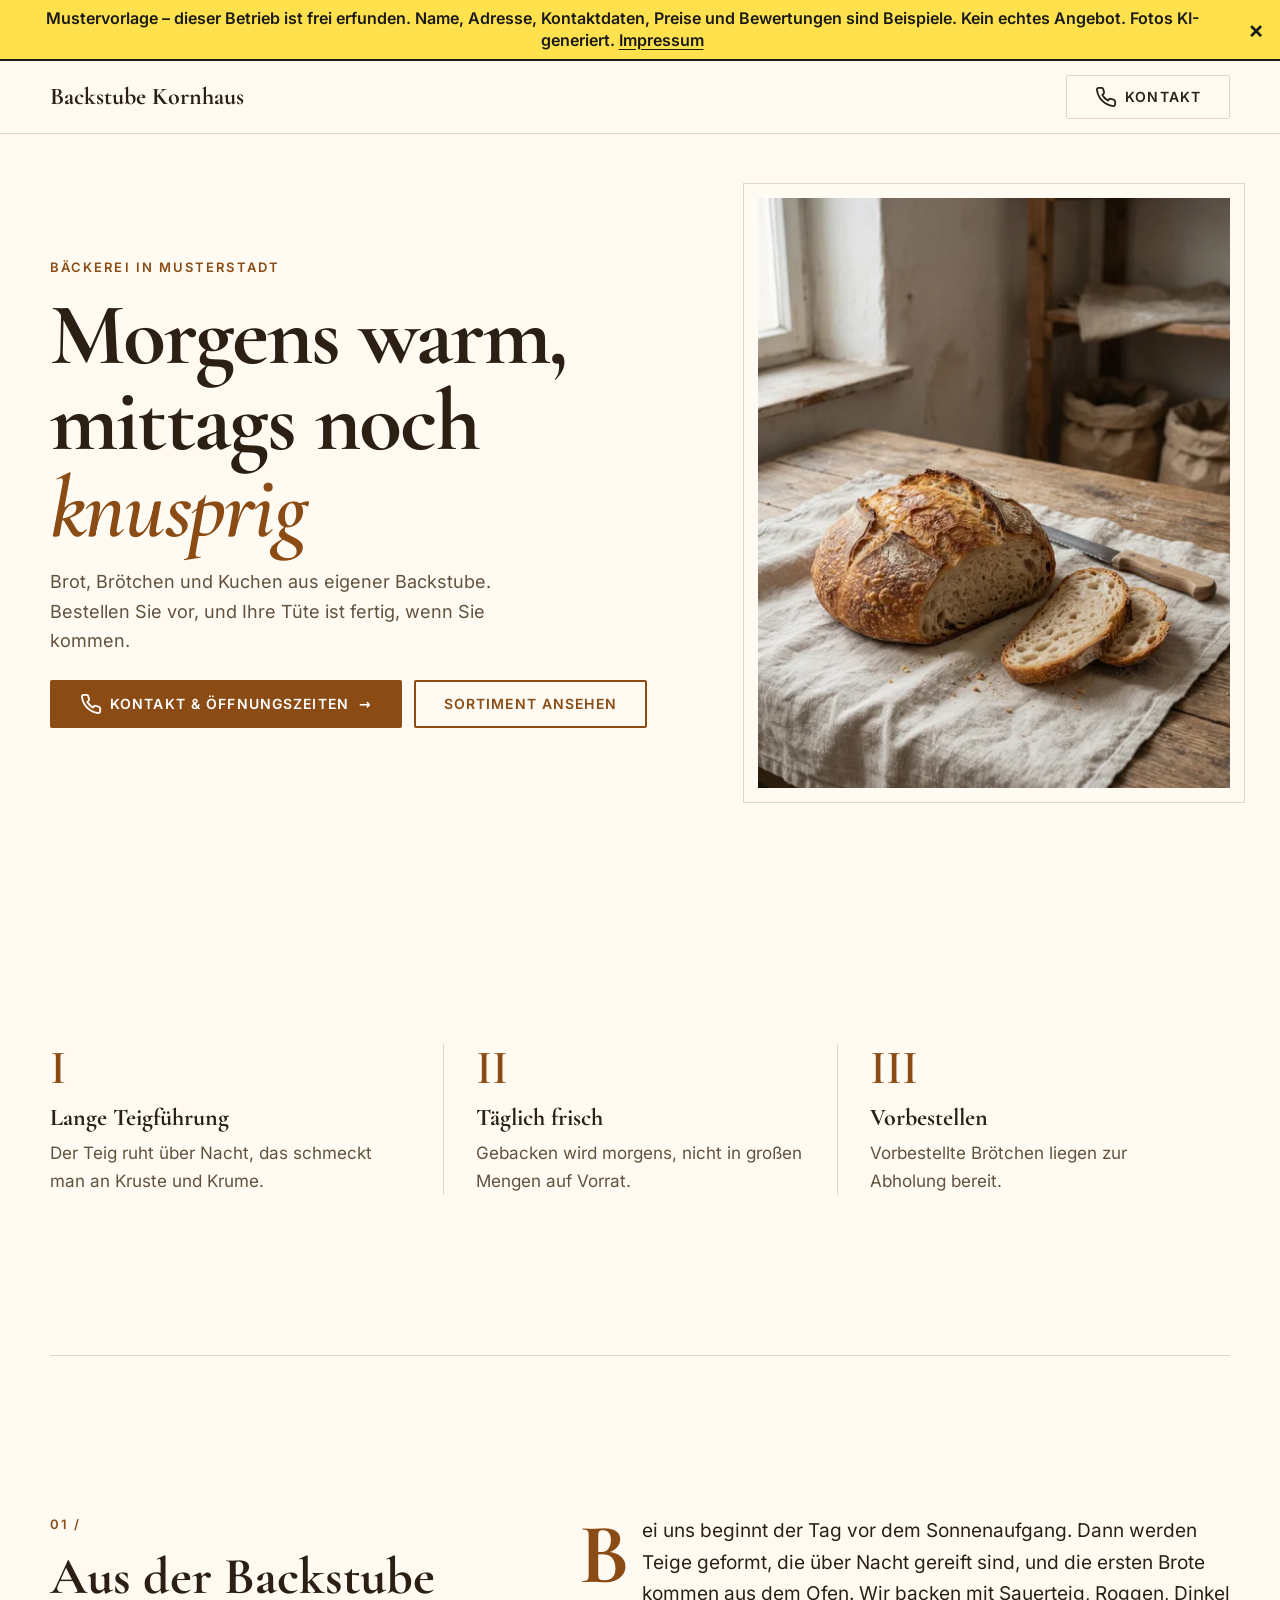
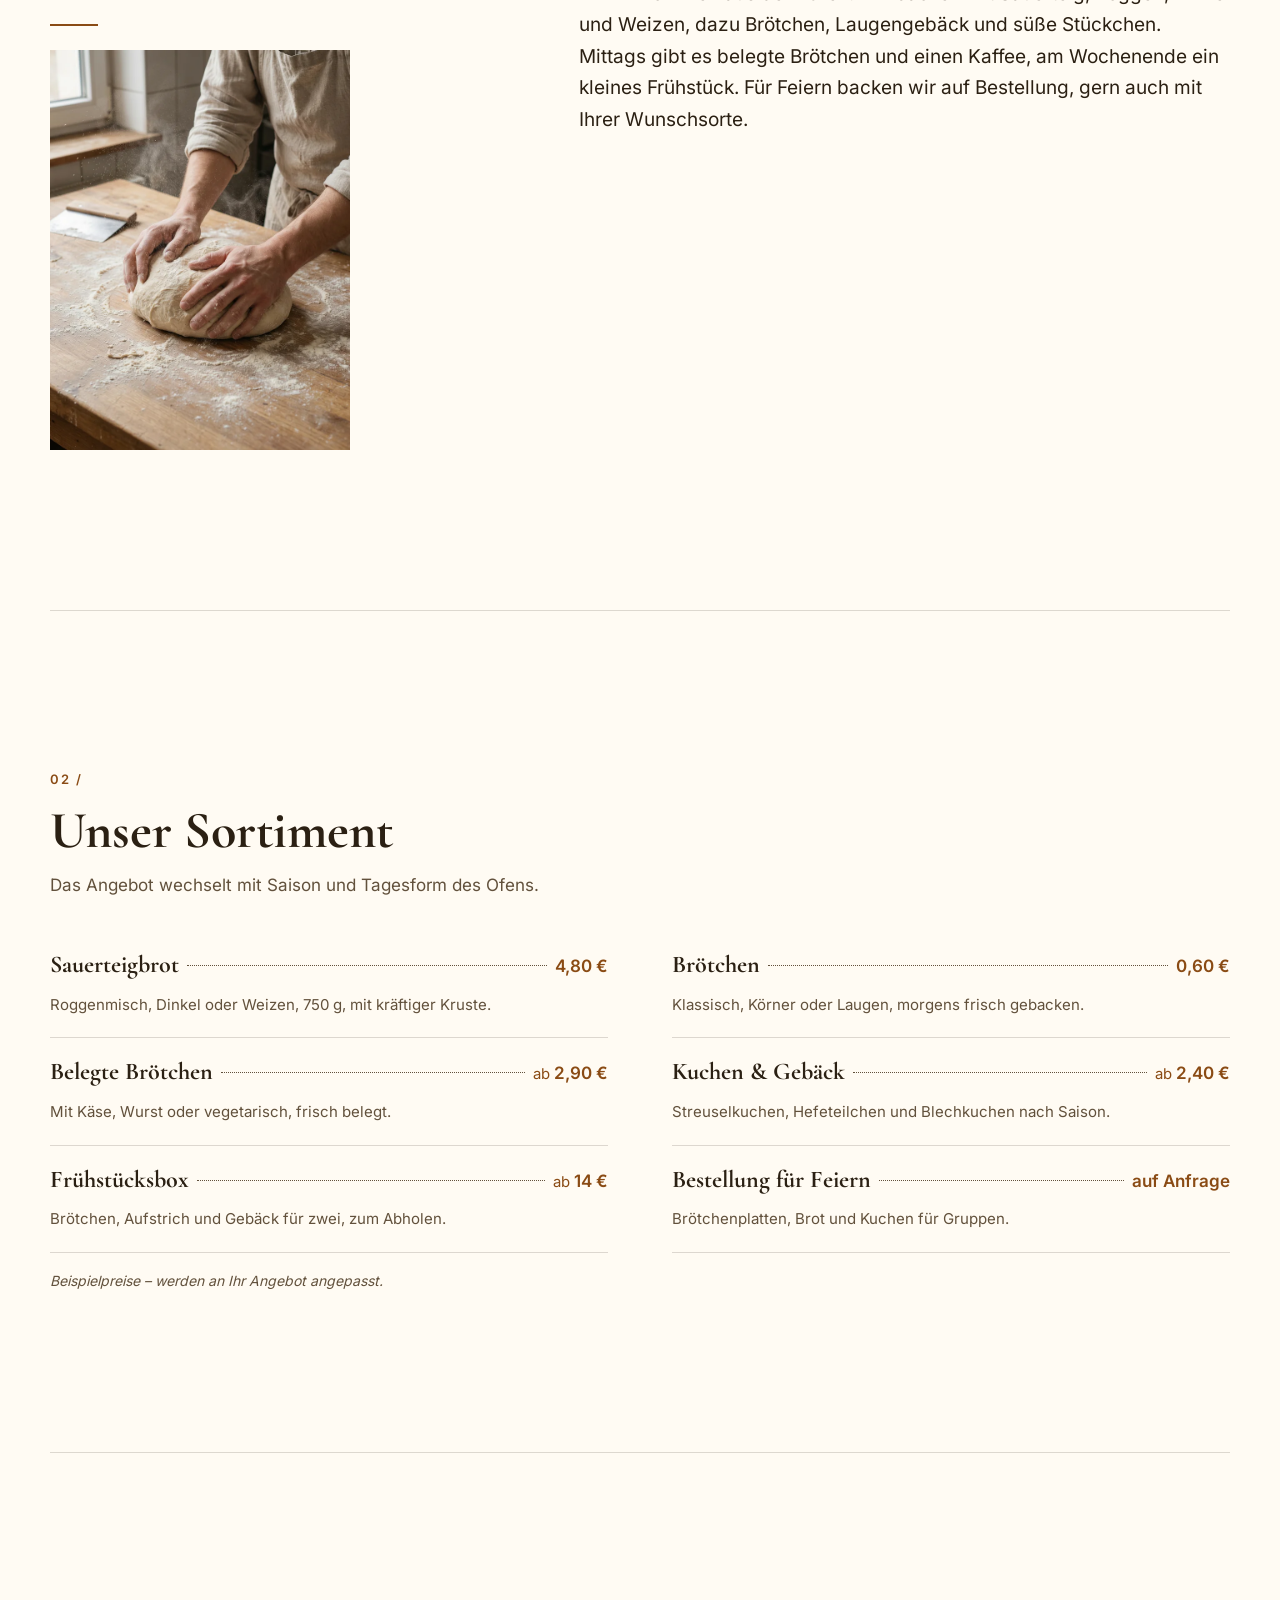
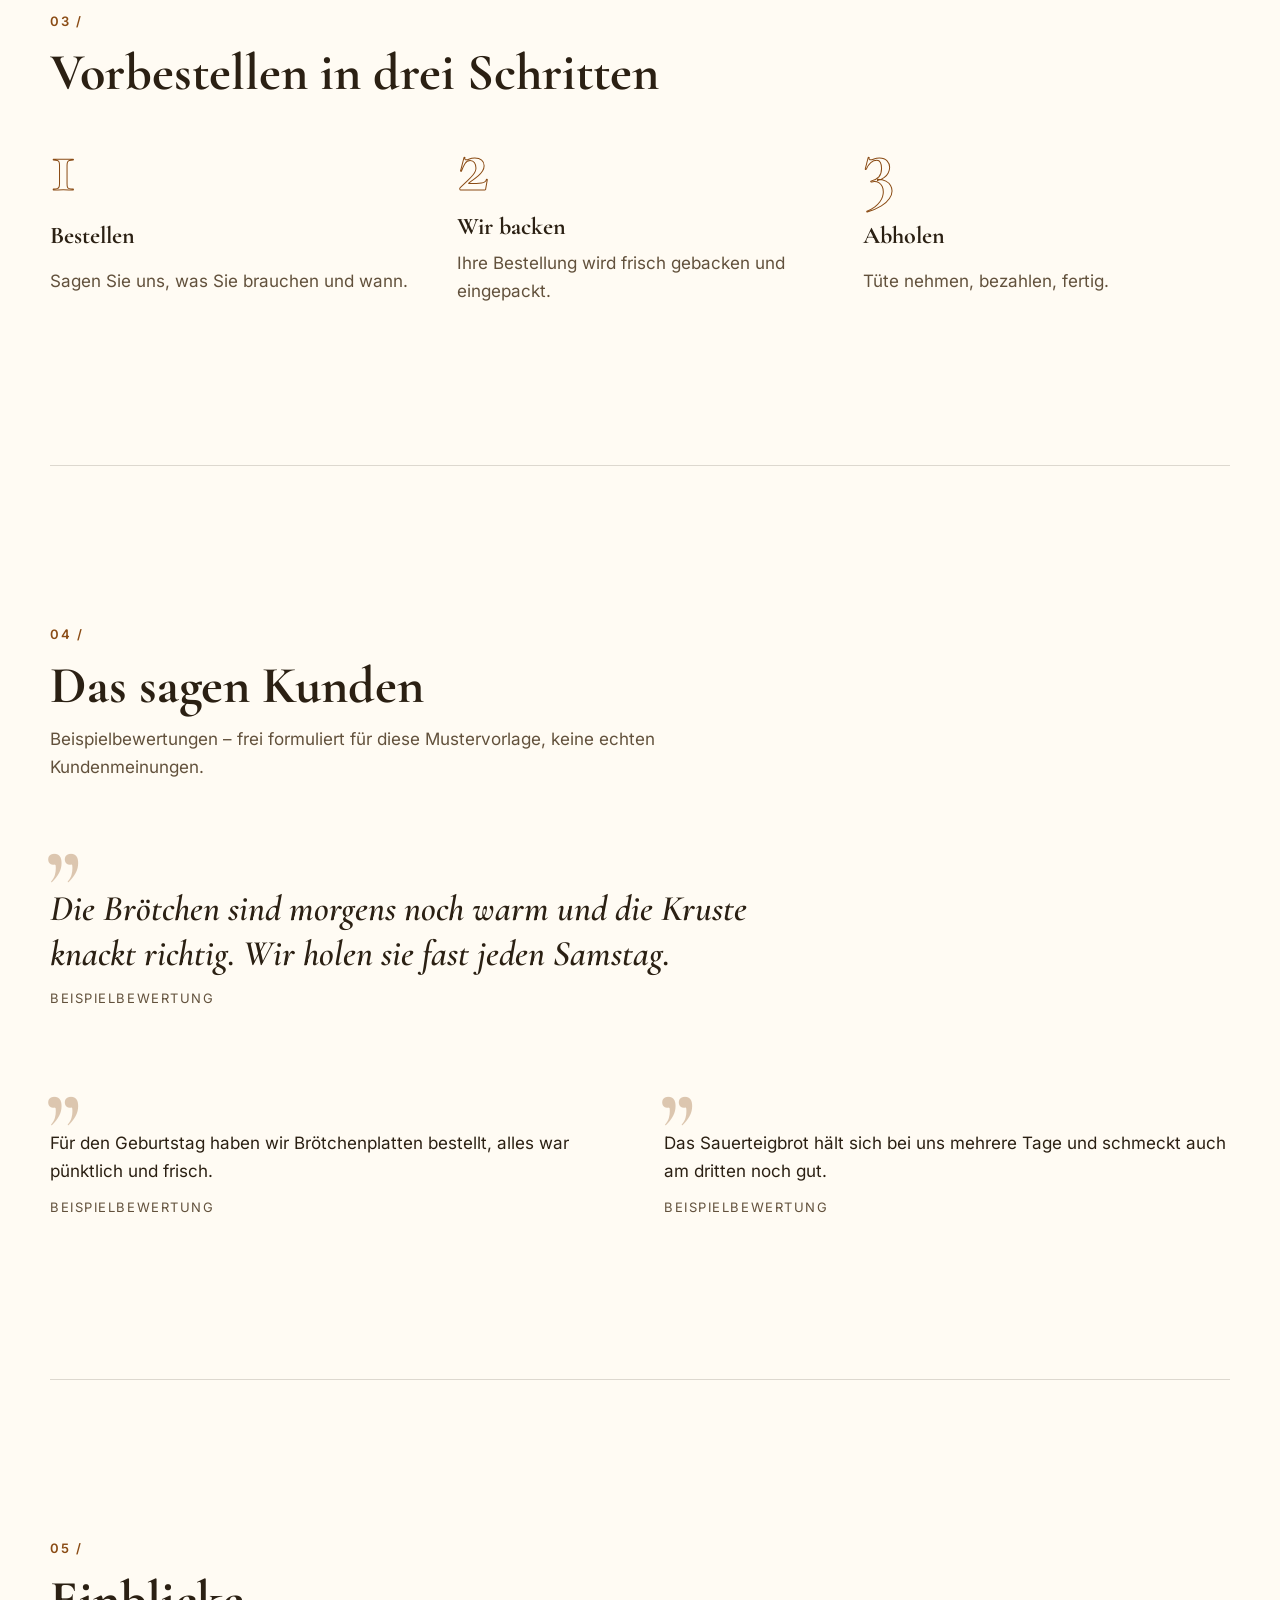
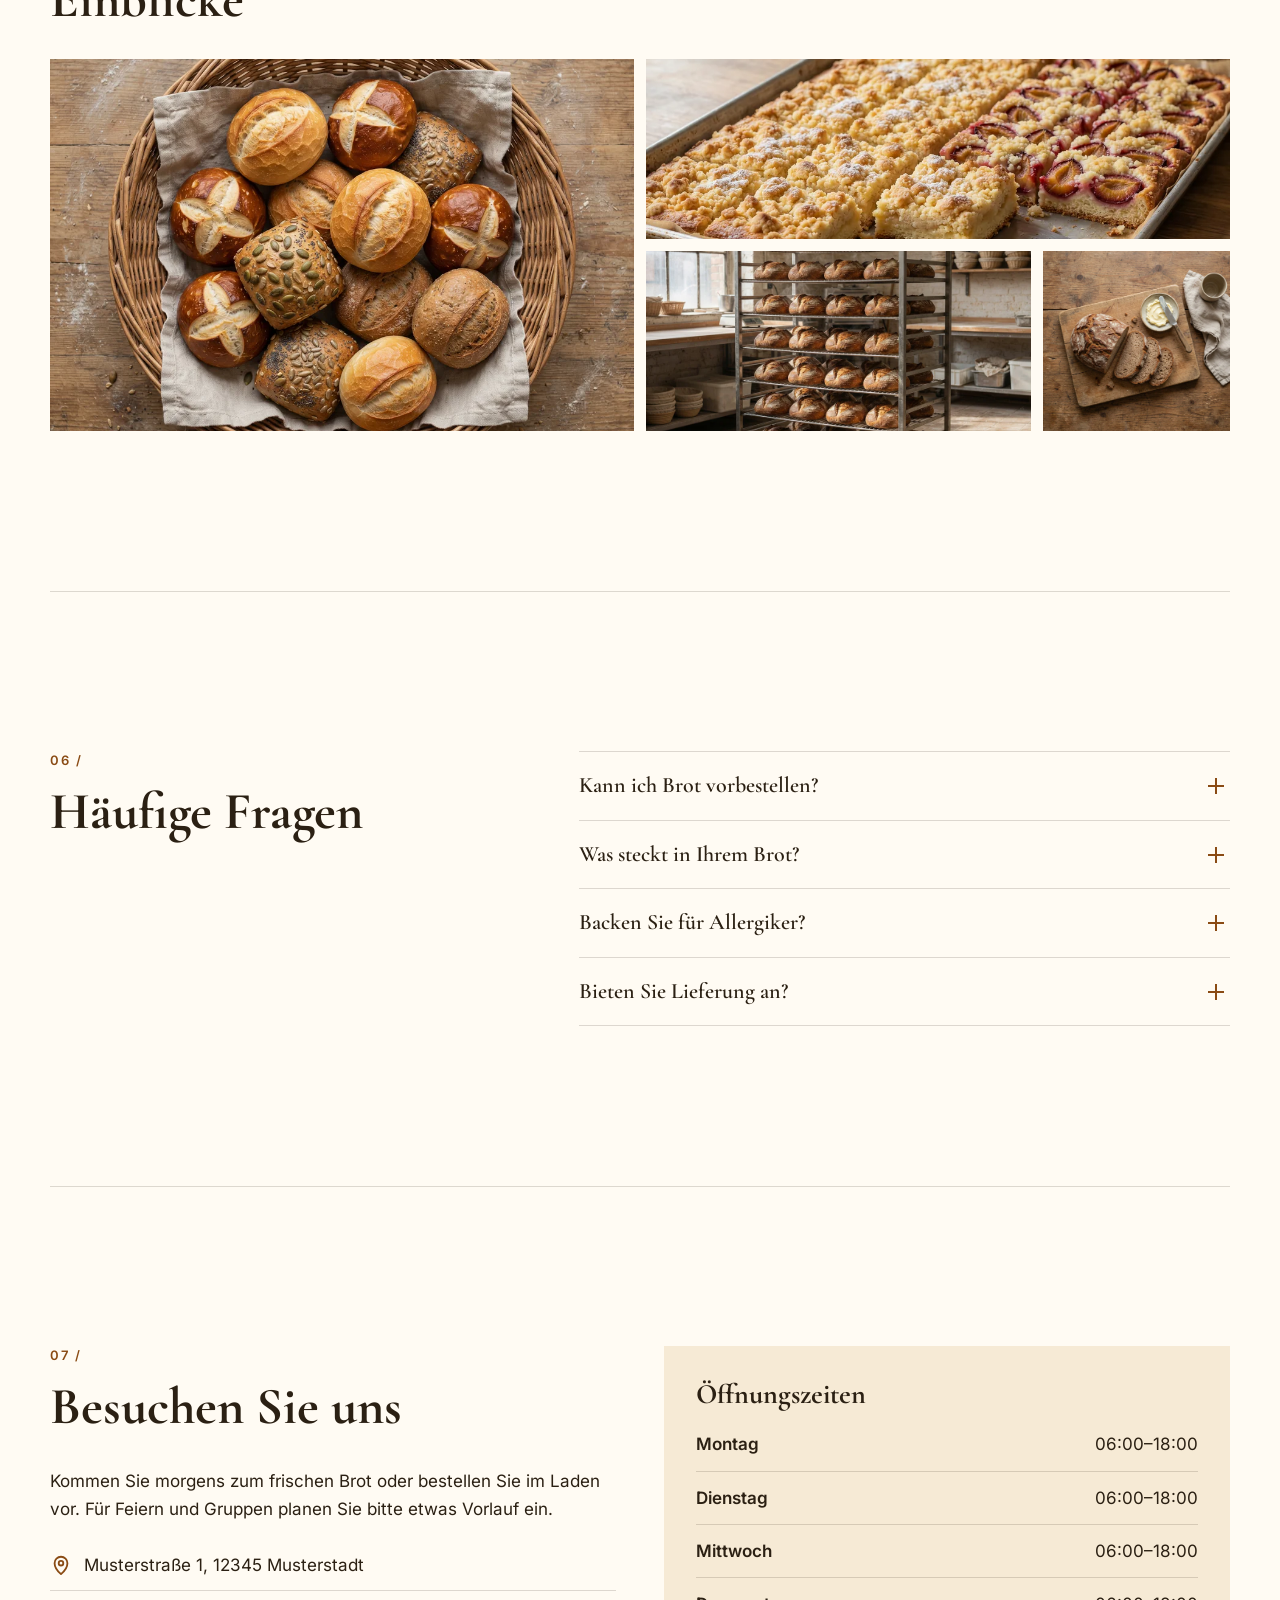
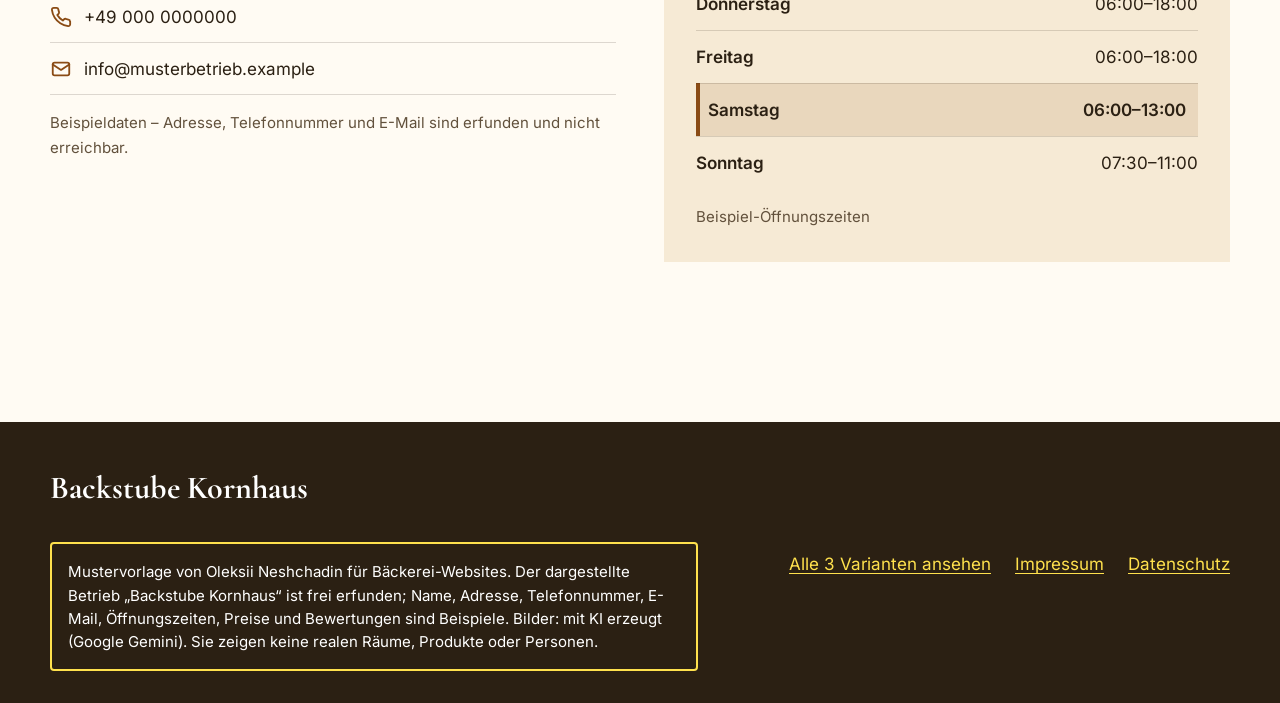
==== variante-a/index.html @ cb4fb72c "Mustervorlage Bäckerei: Website-Entwürfe" ====
<!doctype html>
<html lang="de" data-layout="a" data-theme="baeckerei" data-preset="baeckerei-a">
<head>
<meta charset="utf-8">
<meta name="viewport" content="width=device-width, initial-scale=1">
<meta name="robots" content="noindex, nofollow">
<meta name="referrer" content="no-referrer">
<title>Backstube Kornhaus – Bäckerei in Musterstadt – Mustervorlage</title>
<meta name="description" content="Mustervorlage: Brot, Brötchen und Gebäck aus der Backstube. Frühstück, Vorbestellung für Feiern und Brötchen-Service.">
<link rel="stylesheet" href="../static/css/site-a.css">
</head>
<body class="vorlage has-bar">
<a class="skip-link" href="#inhalt">Zum Inhalt</a>
<div class="demo-banner" role="note" aria-label="Hinweis: Mustervorlage"><p class="demo-banner__short">Mustervorlage – fiktiver Betrieb, alle Angaben sind Beispiele, Bilder KI-generiert. <a href="impressum.html">Mehr</a></p><p class="demo-banner__long">Mustervorlage – dieser Betrieb ist frei erfunden. Name, Adresse, Kontaktdaten, Preise und Bewertungen sind Beispiele. Kein echtes Angebot. Fotos KI-generiert. <a href="impressum.html">Impressum</a></p><button type="button" class="demo-banner__close" aria-label="Hinweis schließen" onclick="this.parentNode.hidden=true">&times;</button></div>
<header class="site-header"><div class="wrap"><a class="site-header__name" href="index.html">Backstube Kornhaus</a><a class="btn btn--primary header-cta" href="#kontakt" aria-label="Kontakt"><svg class="icon" viewBox="0 0 24 24" aria-hidden="true" focusable="false"><path d="M22 16.9v3a2 2 0 0 1-2.2 2 19.8 19.8 0 0 1-8.6-3.1 19.5 19.5 0 0 1-6-6A19.8 19.8 0 0 1 2.1 4.2 2 2 0 0 1 4.1 2h3a2 2 0 0 1 2 1.7c.1.9.4 1.8.7 2.7a2 2 0 0 1-.5 2.1L8 9.8a16 16 0 0 0 6 6l1.3-1.3a2 2 0 0 1 2.1-.4c.9.3 1.8.6 2.7.7a2 2 0 0 1 1.7 2z"/></svg><span>Kontakt</span></a></div></header>
<main id="inhalt">
<section class="hero hero--img"><div class="wrap hero__inner"><div class="hero__text"><p class="kicker">Bäckerei in Musterstadt</p><h1>Morgens warm, mittags noch <em>knusprig</em></h1><p class="hero__sub">Brot, Brötchen und Kuchen aus eigener Backstube. Bestellen Sie vor, und Ihre Tüte ist fertig, wenn Sie kommen.</p><div class="btn-row"><a class="btn btn--primary" href="#kontakt"><svg class="icon" viewBox="0 0 24 24" aria-hidden="true" focusable="false"><path d="M22 16.9v3a2 2 0 0 1-2.2 2 19.8 19.8 0 0 1-8.6-3.1 19.5 19.5 0 0 1-6-6A19.8 19.8 0 0 1 2.1 4.2 2 2 0 0 1 4.1 2h3a2 2 0 0 1 2 1.7c.1.9.4 1.8.7 2.7a2 2 0 0 1-.5 2.1L8 9.8a16 16 0 0 0 6 6l1.3-1.3a2 2 0 0 1 2.1-.4c.9.3 1.8.6 2.7.7a2 2 0 0 1 1.7 2z"/></svg><span>Kontakt &amp; Öffnungszeiten</span></a><a class="btn btn--secondary" href="#leistungen"><span>Sortiment ansehen</span></a></div></div><figure class="hero__media"><img src="../img/baeckerei/ai-hero-a-960.webp" srcset="../img/baeckerei/ai-hero-a-480.webp 480w, ../img/baeckerei/ai-hero-a-960.webp 960w, ../img/baeckerei/ai-hero-a-1600.webp 1600w" sizes="(min-width: 1100px) 460px, (min-width: 768px) 42vw, 100vw" width="960" height="1202" alt="Angeschnittenes Sauerteigbrot mit zwei Scheiben und Brotmesser auf Leinentuch, Mehlsäcke im Hintergrund" loading="eager" fetchpriority="high" decoding="async"></figure></div></section>
<section class="sec highlights" aria-label="Auf einen Blick"><div class="wrap"><ul class="hl-list"><li class="hl"><span class="hl__num" aria-hidden="true">I</span><h3>Lange Teigführung</h3><p>Der Teig ruht über Nacht, das schmeckt man an Kruste und Krume.</p></li><li class="hl"><span class="hl__num" aria-hidden="true">II</span><h3>Täglich frisch</h3><p>Gebacken wird morgens, nicht in großen Mengen auf Vorrat.</p></li><li class="hl"><span class="hl__num" aria-hidden="true">III</span><h3>Vorbestellen</h3><p>Vorbestellte Brötchen liegen zur Abholung bereit.</p></li></ul></div></section>
<section class="sec about" id="ueber-uns"><div class="wrap about__grid has-media"><header class="sec-head about__head"><h2>Aus der Backstube</h2></header><figure class="about__media"><img src="../img/baeckerei/ai-g1-960.webp" srcset="../img/baeckerei/ai-g1-480.webp 480w, ../img/baeckerei/ai-g1-960.webp 960w, ../img/baeckerei/ai-g1-1600.webp 1600w" sizes="(min-width: 768px) 40vw, 100vw" width="960" height="960" alt="Hände kneten einen Brotteig auf einem bemehlten Holztisch, daneben ein Teigschaber" loading="lazy" decoding="async"></figure><div class="about__text"><p>Bei uns beginnt der Tag vor dem Sonnenaufgang. Dann werden Teige geformt, die über Nacht gereift sind, und die ersten Brote kommen aus dem Ofen. Wir backen mit Sauerteig, Roggen, Dinkel und Weizen, dazu Brötchen, Laugengebäck und süße Stückchen. Mittags gibt es belegte Brötchen und einen Kaffee, am Wochenende ein kleines Frühstück. Für Feiern backen wir auf Bestellung, gern auch mit Ihrer Wunschsorte.</p></div></div></section>
<section class="sec services" id="leistungen"><div class="wrap"><header class="sec-head"><h2>Unser Sortiment</h2><p class="sec-intro">Das Angebot wechselt mit Saison und Tagesform des Ofens.</p></header><ul class="svc-list"><li class="svc"><span class="svc__num" aria-hidden="true">01</span><h3 class="svc__name">Sauerteigbrot</h3><span class="svc__lead" aria-hidden="true"></span><p class="svc__price">4,80 €</p><p class="svc__text">Roggenmisch, Dinkel oder Weizen, 750 g, mit kräftiger Kruste.</p></li><li class="svc"><span class="svc__num" aria-hidden="true">02</span><h3 class="svc__name">Brötchen</h3><span class="svc__lead" aria-hidden="true"></span><p class="svc__price">0,60 €</p><p class="svc__text">Klassisch, Körner oder Laugen, morgens frisch gebacken.</p></li><li class="svc"><span class="svc__num" aria-hidden="true">03</span><h3 class="svc__name">Belegte Brötchen</h3><span class="svc__lead" aria-hidden="true"></span><p class="svc__price"><span class="price__ab">ab</span> 2,90 €</p><p class="svc__text">Mit Käse, Wurst oder vegetarisch, frisch belegt.</p></li><li class="svc"><span class="svc__num" aria-hidden="true">04</span><h3 class="svc__name">Kuchen &amp; Gebäck</h3><span class="svc__lead" aria-hidden="true"></span><p class="svc__price"><span class="price__ab">ab</span> 2,40 €</p><p class="svc__text">Streuselkuchen, Hefeteilchen und Blechkuchen nach Saison.</p></li><li class="svc"><span class="svc__num" aria-hidden="true">05</span><h3 class="svc__name">Frühstücksbox</h3><span class="svc__lead" aria-hidden="true"></span><p class="svc__price"><span class="price__ab">ab</span> 14 €</p><p class="svc__text">Brötchen, Aufstrich und Gebäck für zwei, zum Abholen.</p></li><li class="svc"><span class="svc__num" aria-hidden="true">06</span><h3 class="svc__name">Bestellung für Feiern</h3><span class="svc__lead" aria-hidden="true"></span><p class="svc__price">auf Anfrage</p><p class="svc__text">Brötchenplatten, Brot und Kuchen für Gruppen.</p></li></ul><p class="price-note">Beispielpreise – werden an Ihr Angebot angepasst.</p></div></section>
<section class="sec process" id="ablauf"><div class="wrap"><header class="sec-head"><h2>Vorbestellen in drei Schritten</h2></header><ol class="steps"><li class="step"><span class="step__num" aria-hidden="true">1</span><h3>Bestellen</h3><p>Sagen Sie uns, was Sie brauchen und wann.</p></li><li class="step"><span class="step__num" aria-hidden="true">2</span><h3>Wir backen</h3><p>Ihre Bestellung wird frisch gebacken und eingepackt.</p></li><li class="step"><span class="step__num" aria-hidden="true">3</span><h3>Abholen</h3><p>Tüte nehmen, bezahlen, fertig.</p></li></ol></div></section>
<section class="sec reviews" id="bewertungen"><div class="wrap"><header class="sec-head"><h2>Das sagen Kunden</h2><p class="sec-intro">Beispielbewertungen – frei formuliert für diese Mustervorlage, keine echten Kundenmeinungen.</p></header><ul class="rv-list"><li><figure class="review"><blockquote><p>Die Brötchen sind morgens noch warm und die Kruste knackt richtig. Wir holen sie fast jeden Samstag.</p></blockquote><figcaption>Beispielbewertung</figcaption></figure></li><li><figure class="review"><blockquote><p>Für den Geburtstag haben wir Brötchenplatten bestellt, alles war pünktlich und frisch.</p></blockquote><figcaption>Beispielbewertung</figcaption></figure></li><li><figure class="review"><blockquote><p>Das Sauerteigbrot hält sich bei uns mehrere Tage und schmeckt auch am dritten noch gut.</p></blockquote><figcaption>Beispielbewertung</figcaption></figure></li></ul></div></section>
<section class="sec gallery" id="bilder"><div class="wrap"><header class="sec-head"><h2>Einblicke</h2></header><ul class="gal"><li><figure><img src="../img/baeckerei/ai-g2-960.webp" srcset="../img/baeckerei/ai-g2-480.webp 480w, ../img/baeckerei/ai-g2-960.webp 960w, ../img/baeckerei/ai-g2-1600.webp 1600w" sizes="(min-width: 768px) 50vw, 100vw" width="960" height="960" alt="Brotkorb mit Laugen-, Körner- und Weizenbrötchen auf einem Leinentuch, von oben" loading="lazy" decoding="async"></figure></li><li><figure><img src="../img/baeckerei/ai-g3-960.webp" srcset="../img/baeckerei/ai-g3-480.webp 480w, ../img/baeckerei/ai-g3-960.webp 960w, ../img/baeckerei/ai-g3-1600.webp 1600w" sizes="(min-width: 768px) 50vw, 100vw" width="960" height="960" alt="Blech mit Streuselkuchen und Pflaumenkuchen mit Streuseln, ein Stück angeschnitten, daneben Tortenheber" loading="lazy" decoding="async"></figure></li><li><figure><img src="../img/baeckerei/ai-g4-960.webp" srcset="../img/baeckerei/ai-g4-480.webp 480w, ../img/baeckerei/ai-g4-960.webp 960w, ../img/baeckerei/ai-g4-1600.webp 1600w" sizes="(min-width: 768px) 50vw, 100vw" width="960" height="960" alt="Rollwagen voller Brotlaibe in einer hellen Backstube mit Gärkörben und Ziegelwänden" loading="lazy" decoding="async"></figure></li><li><figure><img src="../img/baeckerei/ai-g5-960.webp" srcset="../img/baeckerei/ai-g5-480.webp 480w, ../img/baeckerei/ai-g5-960.webp 960w, ../img/baeckerei/ai-g5-1600.webp 1600w" sizes="(min-width: 768px) 50vw, 100vw" width="960" height="960" alt="Angeschnittenes Roggenbrot auf einem Holzbrett mit Butter, Buttermesser, Becher und Leinentuch" loading="lazy" decoding="async"></figure></li></ul></div></section>
<section class="sec faq" id="fragen"><div class="wrap faq__grid"><header class="sec-head"><h2>Häufige Fragen</h2></header><div class="faq__list"><details><summary>Kann ich Brot vorbestellen?</summary><div class="faq__a"><p>Ja, im Laden oder nach Absprache. Bei größeren Mengen bitten wir um einen Tag Vorlauf.</p></div></details><details><summary>Was steckt in Ihrem Brot?</summary><div class="faq__a"><p>Die Grundzutaten sind Mehl, Wasser, Salz und Sauerteig oder Hefe, dazu je nach Sorte Körner oder Lauge. Zutatenlisten zeigen wir Ihnen gern.</p></div></details><details><summary>Backen Sie für Allergiker?</summary><div class="faq__a"><p>Alle Backwaren entstehen in einer Backstube, in der Gluten, Nüsse und Milch verarbeitet werden. Fragen Sie uns bitte nach Details.</p></div></details><details><summary>Bieten Sie Lieferung an?</summary><div class="faq__a"><p>Für größere Bestellungen sprechen wir die Lieferung individuell ab.</p></div></details></div></div></section>
<section class="sec contact" id="kontakt"><div class="wrap"><div class="contact__box has-hours"><div class="contact__info"><header class="sec-head"><h2>Besuchen Sie uns</h2></header><p class="contact__text">Kommen Sie morgens zum frischen Brot oder bestellen Sie im Laden vor. Für Feiern und Gruppen planen Sie bitte etwas Vorlauf ein.</p><ul class="contact-list"><li><span class="contact__ic"><svg class="icon" viewBox="0 0 24 24" aria-hidden="true" focusable="false"><path d="M12 22s-7-6.2-7-12a7 7 0 0 1 14 0c0 5.8-7 12-7 12z"/><circle cx="12" cy="10" r="2.5"/></svg></span><span><span class="sr-only">Adresse: </span>Musterstraße 1, 12345 Musterstadt</span></li><li><span class="contact__ic"><svg class="icon" viewBox="0 0 24 24" aria-hidden="true" focusable="false"><path d="M22 16.9v3a2 2 0 0 1-2.2 2 19.8 19.8 0 0 1-8.6-3.1 19.5 19.5 0 0 1-6-6A19.8 19.8 0 0 1 2.1 4.2 2 2 0 0 1 4.1 2h3a2 2 0 0 1 2 1.7c.1.9.4 1.8.7 2.7a2 2 0 0 1-.5 2.1L8 9.8a16 16 0 0 0 6 6l1.3-1.3a2 2 0 0 1 2.1-.4c.9.3 1.8.6 2.7.7a2 2 0 0 1 1.7 2z"/></svg></span><span><span class="sr-only">Telefon: </span>+49 000 0000000</span></li><li><span class="contact__ic"><svg class="icon" viewBox="0 0 24 24" aria-hidden="true" focusable="false"><rect x="3" y="5" width="18" height="14" rx="2"/><path d="m3 7 9 6 9-6"/></svg></span><span><span class="sr-only">E-Mail: </span>info@musterbetrieb.example</span></li></ul><p class="note">Beispieldaten – Adresse, Telefonnummer und E-Mail sind erfunden und nicht erreichbar.</p></div><div class="hours"><h3>Öffnungszeiten</h3><table class="hours-table"><caption class="sr-only">Öffnungszeiten</caption><thead class="sr-only"><tr><th scope="col">Tag</th><th scope="col">Zeiten</th></tr></thead><tbody><tr data-day="0"><th scope="row">Montag</th><td>06:00–18:00</td></tr><tr data-day="1"><th scope="row">Dienstag</th><td>06:00–18:00</td></tr><tr data-day="2"><th scope="row">Mittwoch</th><td>06:00–18:00</td></tr><tr data-day="3"><th scope="row">Donnerstag</th><td>06:00–18:00</td></tr><tr data-day="4"><th scope="row">Freitag</th><td>06:00–18:00</td></tr><tr data-day="5"><th scope="row">Samstag</th><td>06:00–13:00</td></tr><tr data-day="6"><th scope="row">Sonntag</th><td>07:30–11:00</td></tr></tbody></table><p class="note">Beispiel-Öffnungszeiten</p></div></div></div></section>
</main>
<footer class="site-footer"><div class="wrap"><p class="site-footer__name">Backstube Kornhaus</p><div class="demo-note"><p>Mustervorlage von Oleksii Neshchadin für Bäckerei-Websites. Der dargestellte Betrieb
„Backstube Kornhaus“ ist frei erfunden; Name, Adresse, Telefonnummer, E-Mail, Öffnungszeiten,
Preise und Bewertungen sind Beispiele. Bilder: mit KI erzeugt (Google Gemini). Sie zeigen keine realen Räume, Produkte oder Personen.</p></div><ul class="footer-links"><li><a href="../index.html">Alle 3 Varianten ansehen</a></li><li><a href="impressum.html">Impressum</a></li><li><a href="datenschutz.html">Datenschutz</a></li></ul></div></footer>
<nav class="sticky-bar" aria-label="Schnellzugriff"><a class="btn btn--primary" href="#kontakt"><svg class="icon" viewBox="0 0 24 24" aria-hidden="true" focusable="false"><path d="M22 16.9v3a2 2 0 0 1-2.2 2 19.8 19.8 0 0 1-8.6-3.1 19.5 19.5 0 0 1-6-6A19.8 19.8 0 0 1 2.1 4.2 2 2 0 0 1 4.1 2h3a2 2 0 0 1 2 1.7c.1.9.4 1.8.7 2.7a2 2 0 0 1-.5 2.1L8 9.8a16 16 0 0 0 6 6l1.3-1.3a2 2 0 0 1 2.1-.4c.9.3 1.8.6 2.7.7a2 2 0 0 1 1.7 2z"/></svg><span>Kontakt</span></a><a class="btn btn--secondary" href="#leistungen">Preise</a></nav>
<script>
(function(){var m={Mo:0,Di:1,Mi:2,Do:3,Fr:4,Sa:5,So:6};
var d=new Intl.DateTimeFormat('de-DE',{weekday:'short',timeZone:'Europe/Berlin'}).format(new Date()).replace('.','');
var r=document.querySelector('.hours-table tr[data-day="'+m[d]+'"]');
if(r){r.classList.add('is-today');r.setAttribute('aria-current','date');}})();
</script>
</body>
</html>
---- static/css/site-a.css ----
/* generated by build.py from static/css/vorlage-base.css, static/css/layout-a.css and design/presets.md - do not edit */
@font-face{font-family:"Inter";font-style:normal;font-weight:400;font-display:swap;src:url("../fonts/inter-latin-ext-400-normal.woff2") format("woff2");unicode-range:U+0100-02BA,U+02BD-02C5,U+02C7-02CC,U+02CE-02D7,U+02DD-02FF,U+0304,U+0308,U+0329,U+1D00-1DBF,U+1E00-1E9F,U+1EF2-1EFF,U+2020,U+20A0-20AB,U+20AD-20C0,U+2113,U+2C60-2C7F,U+A720-A7FF;}
@font-face{font-family:"Inter";font-style:normal;font-weight:400;font-display:swap;src:url("../fonts/inter-latin-400-normal.woff2") format("woff2");unicode-range:U+0000-00FF,U+0131,U+0152-0153,U+02BB-02BC,U+02C6,U+02DA,U+02DC,U+0304,U+0308,U+0329,U+2000-206F,U+20AC,U+2122,U+2191,U+2193,U+2212,U+2215,U+FEFF,U+FFFD;}
@font-face{font-family:"Inter";font-style:normal;font-weight:600;font-display:swap;src:url("../fonts/inter-latin-ext-600-normal.woff2") format("woff2");unicode-range:U+0100-02BA,U+02BD-02C5,U+02C7-02CC,U+02CE-02D7,U+02DD-02FF,U+0304,U+0308,U+0329,U+1D00-1DBF,U+1E00-1E9F,U+1EF2-1EFF,U+2020,U+20A0-20AB,U+20AD-20C0,U+2113,U+2C60-2C7F,U+A720-A7FF;}
@font-face{font-family:"Inter";font-style:normal;font-weight:600;font-display:swap;src:url("../fonts/inter-latin-600-normal.woff2") format("woff2");unicode-range:U+0000-00FF,U+0131,U+0152-0153,U+02BB-02BC,U+02C6,U+02DA,U+02DC,U+0304,U+0308,U+0329,U+2000-206F,U+20AC,U+2122,U+2191,U+2193,U+2212,U+2215,U+FEFF,U+FFFD;}
@font-face{font-family:"Cormorant Garamond";font-style:normal;font-weight:600;font-display:swap;src:url("../fonts/cormorant-garamond-latin-ext-600-normal.woff2") format("woff2");unicode-range:U+0100-02BA,U+02BD-02C5,U+02C7-02CC,U+02CE-02D7,U+02DD-02FF,U+0304,U+0308,U+0329,U+1D00-1DBF,U+1E00-1E9F,U+1EF2-1EFF,U+2020,U+20A0-20AB,U+20AD-20C0,U+2113,U+2C60-2C7F,U+A720-A7FF;}
@font-face{font-family:"Cormorant Garamond";font-style:normal;font-weight:600;font-display:swap;src:url("../fonts/cormorant-garamond-latin-600-normal.woff2") format("woff2");unicode-range:U+0000-00FF,U+0131,U+0152-0153,U+02BB-02BC,U+02C6,U+02DA,U+02DC,U+0304,U+0308,U+0329,U+2000-206F,U+20AC,U+2122,U+2191,U+2193,U+2212,U+2215,U+FEFF,U+FFFD;}
@font-face{font-family:"Cormorant Garamond";font-style:normal;font-weight:700;font-display:swap;src:url("../fonts/cormorant-garamond-latin-ext-700-normal.woff2") format("woff2");unicode-range:U+0100-02BA,U+02BD-02C5,U+02C7-02CC,U+02CE-02D7,U+02DD-02FF,U+0304,U+0308,U+0329,U+1D00-1DBF,U+1E00-1E9F,U+1EF2-1EFF,U+2020,U+20A0-20AB,U+20AD-20C0,U+2113,U+2C60-2C7F,U+A720-A7FF;}
@font-face{font-family:"Cormorant Garamond";font-style:normal;font-weight:700;font-display:swap;src:url("../fonts/cormorant-garamond-latin-700-normal.woff2") format("woff2");unicode-range:U+0000-00FF,U+0131,U+0152-0153,U+02BB-02BC,U+02C6,U+02DA,U+02DC,U+0304,U+0308,U+0329,U+2000-206F,U+20AC,U+2122,U+2191,U+2193,U+2212,U+2215,U+FEFF,U+FFFD;}
@font-face{font-family:"Cormorant Garamond";font-style:italic;font-weight:600;font-display:swap;src:url("../fonts/cormorant-garamond-latin-ext-600-italic.woff2") format("woff2");unicode-range:U+0100-02BA,U+02BD-02C5,U+02C7-02CC,U+02CE-02D7,U+02DD-02FF,U+0304,U+0308,U+0329,U+1D00-1DBF,U+1E00-1E9F,U+1EF2-1EFF,U+2020,U+20A0-20AB,U+20AD-20C0,U+2113,U+2C60-2C7F,U+A720-A7FF;}
@font-face{font-family:"Cormorant Garamond";font-style:italic;font-weight:600;font-display:swap;src:url("../fonts/cormorant-garamond-latin-600-italic.woff2") format("woff2");unicode-range:U+0000-00FF,U+0131,U+0152-0153,U+02BB-02BC,U+02C6,U+02DA,U+02DC,U+0304,U+0308,U+0329,U+2000-206F,U+20AC,U+2122,U+2191,U+2193,U+2212,U+2215,U+FEFF,U+FFFD;}
html[data-layout="a"]{--font-display:"Cormorant Garamond", Georgia, "Times New Roman", serif;}
html[data-preset="blumen-a"]{--color-accent:#A3365F;--color-accent-contrast:#FFFFFF;--color-accent-ink:#A3365F;--color-bg:#FFFAF8;--color-surface:#F9EDEE;--color-text:#2A1A20;--color-muted:#6A5159;}
html[data-preset="baeckerei-a"]{--color-accent:#8A4B14;--color-accent-contrast:#FFFFFF;--color-accent-ink:#8A4B14;--color-bg:#FFFBF3;--color-surface:#F6EAD5;--color-text:#2B2013;--color-muted:#62513C;}
html[data-preset="cafe-a"]{--color-accent:#6B4A2F;--color-accent-contrast:#FFFFFF;--color-accent-ink:#6B4A2F;--color-bg:#FBF7F2;--color-surface:#F0E6DA;--color-text:#241A12;--color-muted:#5F5044;}
html[data-preset="eiscafe-a"]{--color-accent:#C2255C;--color-accent-contrast:#FFFFFF;--color-accent-ink:#b32356;--color-bg:#FFFBFC;--color-surface:#FDEAF0;--color-text:#2A1520;--color-muted:#6B4A58;}
html[data-preset="friseur-a"]{--color-accent:#7A5C2E;--color-accent-contrast:#FFFFFF;--color-accent-ink:#75592d;--color-bg:#FAF8F5;--color-surface:#EFEAE2;--color-text:#1D1B19;--color-muted:#5B554D;}
html[data-preset="konditorei-a"]{--color-accent:#1F6F66;--color-accent-contrast:#FFFFFF;--color-accent-ink:#1f6b63;--color-bg:#FBFAF6;--color-surface:#E8F2EE;--color-text:#1B2422;--color-muted:#4E5F5B;}
html[data-preset="kosmetik-a"]{--color-accent:#8E4A6B;--color-accent-contrast:#FFFFFF;--color-accent-ink:#8E4A6B;--color-bg:#FDF9FA;--color-surface:#F5EBEF;--color-text:#261B21;--color-muted:#66525C;}
html[data-preset="metzgerei-a"]{--color-accent:#8E1B1B;--color-accent-contrast:#FFFFFF;--color-accent-ink:#8E1B1B;--color-bg:#FFFAF7;--color-surface:#F5E9E3;--color-text:#251615;--color-muted:#624B47;}
html[data-preset="reinigung-a"]{--color-accent:#0B6E99;--color-accent-contrast:#FFFFFF;--color-accent-ink:#0c668e;--color-bg:#F8FCFE;--color-surface:#E5F2F8;--color-text:#12232B;--color-muted:#476069;}
html[data-preset="schneiderei-a"]{--color-accent:#2E5D4B;--color-accent-contrast:#FFFFFF;--color-accent-ink:#2E5D4B;--color-bg:#FAF9F5;--color-surface:#ECEFE7;--color-text:#1B221E;--color-muted:#52594F;}
html[data-preset="textilreinigung-a"]{--color-accent:#5A4A9E;--color-accent-contrast:#FFFFFF;--color-accent-ink:#5A4A9E;--color-bg:#FAF9FD;--color-surface:#ECE9F6;--color-text:#1C1A2A;--color-muted:#575470;}
/* Vorlagen base (all layouts), mobile-first 375px.
   Fonts, --font-display and the 33 preset palettes are generated by build.py (design/presets.md)
   and prepended in dist/vorlagen/static/css/site-{a|b|c}.css. Layout specifics: layout-{a|b|c}.css.
   Separate from base.css so the 11 old demo pages are not affected. */

:root {
  --color-accent: #6B4A2F; --color-accent-contrast: #FFFFFF; --color-accent-ink: #6B4A2F;
  --color-bg: #FBF7F2; --color-surface: #F0E6DA; --color-text: #241A12; --color-muted: #5F5044;
  --color-line: color-mix(in srgb, var(--color-text) 16%, transparent);
  --color-demo-bg: #FFE14D;
  --color-demo-text: #1A1A1A;
  --color-focus: #0B57D0;
  --color-fehlt: #B00020;
  --font-body: "Inter", system-ui, -apple-system, "Segoe UI", Roboto, Arial, sans-serif;
  --font-display: Georgia, "Times New Roman", serif;
  --gutter: 20px;
  --container: 1180px;
  --section-pad: 64px;
  --tap: 48px;
  --bar-h: 64px;
  --radius-pill: 999px;
  --ease: cubic-bezier(.2, .7, .2, 1);
}

*, *::before, *::after { box-sizing: border-box; }
html { -webkit-text-size-adjust: 100%; scroll-padding-top: 96px; scroll-padding-bottom: 88px; }
body {
  margin: 0;
  font-family: var(--font-body); font-size: 1rem; line-height: 1.6;
  color: var(--color-text); background: var(--color-bg);
  overflow-x: clip; /* safety net only; layouts must not overflow 375px */
  -webkit-font-smoothing: antialiased;
}
body.has-bar { padding-bottom: calc(var(--bar-h) + env(safe-area-inset-bottom)); }
img { max-width: 100%; height: auto; display: block; }
h1, h2, h3 {
  font-family: var(--font-display); font-weight: 700; line-height: 1.1;
  margin: 0 0 16px; overflow-wrap: break-word; hyphens: auto; -webkit-hyphens: auto;
}
h1 em { font-style: normal; }
p { margin: 0 0 16px; }
ul, ol { margin: 0; padding: 0; list-style: none; }
figure { margin: 0; }
a { color: var(--color-accent); text-underline-offset: 3px; }
:focus-visible { outline: 3px solid var(--color-focus); outline-offset: 2px; }
.icon { width: 22px; height: 22px; flex: none; fill: none; stroke: currentColor; stroke-width: 2; stroke-linecap: round; stroke-linejoin: round; }
.sr-only { position: absolute; width: 1px; height: 1px; overflow: hidden; clip: rect(0 0 0 0); white-space: nowrap; }
.muted { color: var(--color-muted); }

.wrap { width: 100%; max-width: calc(var(--container) + 2 * var(--gutter)); margin-inline: auto; padding-inline: var(--gutter); }

.skip-link { position: absolute; left: 8px; top: -100px; z-index: 200; background: var(--color-bg); color: var(--color-text); padding: 8px 16px; }
.skip-link:focus { top: 8px; }

/* Mustervorlage banner: identical in all layouts, not themed (presets.md 0, rules 10.1) */
.demo-banner {
  position: sticky; top: 0; z-index: 100;
  background: var(--color-demo-bg); color: var(--color-demo-text);
  border-bottom: 2px solid #1A1A1A;
  font: 600 1rem/1.35 var(--font-body);
  padding: 8px var(--gutter);
  text-align: center;
}
.demo-banner p { margin: 0; }
.demo-banner a { color: var(--color-demo-text); text-decoration: underline; }
.demo-banner__long { display: none; }

/* Buttons (shape per layout) */
.btn {
  display: inline-flex; align-items: center; justify-content: center; gap: 8px;
  min-height: var(--tap); padding: 0 24px;
  border: 2px solid var(--color-accent); border-radius: var(--radius-pill);
  font: 600 1rem/1.2 var(--font-body); text-decoration: none; text-align: center;
  cursor: pointer;
}
.btn--primary { background: var(--color-accent); color: var(--color-accent-contrast); }
.btn--secondary { background: transparent; color: var(--color-accent); }
.btn-row { display: flex; flex-wrap: wrap; gap: 12px; margin-top: 24px; }

/* Header */
.site-header .wrap { display: flex; align-items: center; justify-content: space-between; gap: 16px; min-height: 64px; padding-block: 8px; }
.site-header__name { font-family: var(--font-display); font-weight: 700; font-size: 1.25rem; line-height: 1.15; color: var(--color-text); text-decoration: none; min-width: 0; overflow-wrap: anywhere; }
.header-cta { flex: none; min-height: 44px; min-width: 44px; padding: 0 12px; }
.header-cta span { display: none; }

/* Common blocks */
.kicker { font-weight: 600; color: var(--color-accent); margin-bottom: 12px; }
.sec { padding-block: var(--section-pad); }
.sec-head { margin-bottom: 32px; max-width: 46rem; }
.sec-head h2 { margin-bottom: 0; }
.sec-intro { margin: 12px 0 0; color: var(--color-muted); }
.note, .price-note { font-size: .9375rem; color: var(--color-muted); margin: 16px 0 0; max-width: 62ch; }
.hero__sub { font-size: 1.125rem; max-width: 46ch; }

/* Photos */
.hero__media, .about__media, .gal figure { position: relative; overflow: hidden; }
.hero__media img, .about__media img, .gal img { width: 100%; height: 100%; object-fit: cover; }
.badge-symbol {
  position: absolute; left: 8px; bottom: 8px; z-index: 2;
  background: rgb(0 0 0 / .72); color: #fff; font: 600 .8125rem/1.3 var(--font-body);
  padding: 3px 8px; border-radius: 4px; pointer-events: none;
}

/* Services */
.svc__price { margin: 0; font-weight: 600; white-space: nowrap; }
.price__ab { font-size: .875em; font-weight: 400; }
.svc__text { margin: 0; color: var(--color-muted); font-size: .9375rem; }
.svc__name { margin: 0; }

/* FAQ */
.faq details { position: relative; }
.faq summary { cursor: pointer; list-style: none; position: relative; display: flex; align-items: center; }
.faq summary::-webkit-details-marker { display: none; }
.faq__a p { margin: 0; }

/* Reviews */
.review { margin: 0; }
.review blockquote { margin: 0; }
.review blockquote p { margin: 0; }
.review figcaption { font-size: .8125rem; color: var(--color-muted); margin-top: 12px; }

/* Contact + hours */
.contact__box { display: grid; gap: 40px; }
.contact-list li { display: flex; align-items: center; gap: 12px; min-height: 52px; padding-block: 8px; border-bottom: 1px solid var(--color-line); overflow-wrap: anywhere; }
.contact__ic { flex: none; display: inline-flex; color: var(--color-accent); }
.hours h3 { font-size: 1.375rem; }
.hours-table { width: 100%; border-collapse: collapse; }
.hours-table th, .hours-table td { text-align: left; padding: 12px 0; border-bottom: 1px solid var(--color-line); vertical-align: top; }
.hours-table th { font-weight: 600; padding-right: 16px; }
.hours-table td { text-align: right; }
.hours-table tr:last-child th, .hours-table tr:last-child td { border-bottom: 0; }
.hours-table .closed { color: var(--color-muted); }
.hours-table tr.is-today { background: color-mix(in srgb, var(--color-accent) 12%, transparent); box-shadow: inset 4px 0 0 var(--color-accent); }
.hours-table tr.is-today th, .hours-table tr.is-today td { font-weight: 700; }
.hours-table tr.is-today th { padding-left: 12px; }
.hours-table tr.is-today td { padding-right: 12px; }
.hours-raw { margin: 0; }

/* Footer: demo block identical in all layouts */
.site-footer { background: var(--color-text); color: rgb(255 255 255 / .88); padding: 48px 0 calc(32px + env(safe-area-inset-bottom)); }
.site-footer__name { overflow-wrap: break-word; hyphens: auto; -webkit-hyphens: auto; color: #fff; font-family: var(--font-display); font-weight: 700; font-size: 1.5rem; line-height: 1.15; margin-bottom: 20px; }
.demo-note { color: #fff; font: 400 .9375rem/1.55 var(--font-body); border: 2px solid var(--color-demo-bg); border-radius: 4px; padding: 16px; max-width: 72ch; }
.demo-note p { margin: 0; }
.site-footer a { color: var(--color-demo-bg); }
.footer-links { display: flex; flex-wrap: wrap; gap: 4px 24px; margin-top: 16px; }
.footer-links a { display: inline-flex; align-items: center; min-height: 44px; text-decoration: underline; }

/* Sticky bar (<768) */
.sticky-bar {
  position: fixed; left: 0; right: 0; bottom: 0; z-index: 90;
  display: flex; gap: 8px;
  padding: 8px 8px calc(8px + env(safe-area-inset-bottom));
  background: var(--color-bg); border-top: 1px solid var(--color-line);
  box-shadow: 0 -4px 14px rgb(0 0 0 / .1);
}
.sticky-bar .btn { flex: 1 1 0; min-width: 0; padding: 0 12px; }

/* Legal pages */
.legal .prose { max-width: 70ch; }
.prose h1 { font-size: clamp(1.75rem, 6vw, 2.5rem); }
.prose h2 { font-size: 1.375rem; margin-top: 32px; margin-bottom: 12px; }
.prose ul { list-style: disc; padding-left: 1.25em; }
.prose li { margin-bottom: 8px; overflow-wrap: anywhere; }
.prose p { overflow-wrap: anywhere; }
.fehlt { color: var(--color-fehlt); font-weight: 700; background: #FFF0F0; padding: 0 4px; }
.alert { border: 3px solid var(--color-fehlt); background: #FFF0F0; color: var(--color-fehlt); font-weight: 700; padding: 16px; margin-bottom: 24px; }

@media (min-width: 480px) {
  .header-cta { padding: 0 20px; }
  .header-cta span { display: inline; }
}

@media (min-width: 768px) {
  :root { --gutter: 32px; }
  .demo-banner__short { display: none; }
  .demo-banner__long { display: block; }
  .contact__box.has-hours { grid-template-columns: 1fr 1fr; gap: 48px; }
  .sticky-bar { display: none; }
  body.has-bar { padding-bottom: 0; }
  .footer-links { margin-top: 0; }
  .site-footer .wrap { display: grid; grid-template-columns: 1fr auto; gap: 16px 48px; align-items: start; }
  .site-footer__name { grid-column: 1 / -1; }
}

@media (min-width: 1100px) {
  :root { --gutter: 48px; }
}

@media (prefers-reduced-motion: no-preference) {
  html { scroll-behavior: smooth; }
  .btn { transition: transform .2s ease, box-shadow .2s ease, filter .2s ease, background-color .2s ease; }
  .hero__text > * { animation: v-rise .6s var(--ease) both; }
  .hero__text > *:nth-child(2) { animation-delay: .06s; }
  .hero__text > *:nth-child(3) { animation-delay: .12s; }
  .hero__text > *:nth-child(4) { animation-delay: .18s; }
  @supports (animation-timeline: view()) {
    .sec .sec-head, .hl, .svc, .step, .review, .gal li, .faq details, .contact__box {
      animation: v-rise linear both;
      animation-timeline: view();
      animation-range: entry 0% entry 35%;
    }
  }
}
@keyframes v-rise { from { opacity: 0; transform: translateY(12px); } to { opacity: 1; transform: none; } }

@media (prefers-reduced-motion: reduce) {
  *, *::before, *::after { transition: none !important; animation: none !important; scroll-behavior: auto !important; }
}

/* Close button: hides the banner until the next page load (owner decision 26.11.2026, nothing stored) */
.demo-banner { padding-right: calc(var(--gutter) + 36px); }
.demo-banner[hidden] { display: none; }
.demo-banner__close {
  position: absolute; top: 50%; right: 6px; transform: translateY(-50%);
  width: 36px; height: 36px; padding: 0; border: 0; border-radius: 50%;
  background: transparent; color: var(--color-demo-text);
  font: 700 1.5rem/1 var(--font-body); cursor: pointer;
}
.demo-banner__close:hover { background: rgba(0,0,0,.08); }
.demo-banner__close:focus-visible { outline: 2px solid #1A1A1A; outline-offset: 2px; }

/* Layout A "Editorial" (design/presets.md 1). Mobile-first. */
html[data-layout="a"] { --container: 1180px; --section-pad: 72px; --gutter: 24px; }
[data-layout="a"] body { counter-reset: sec; font-size: 1rem; line-height: 1.65; }
[data-layout="a"] h2 { font-size: clamp(2rem, 7vw, 3.25rem); line-height: 1.05; font-weight: 700; }
[data-layout="a"] h3 { font-size: 1.5rem; font-weight: 700; line-height: 1.15; margin-bottom: 8px; }

/* kicker: Inter uppercase, section numbers by CSS counter (only rendered sections count) */
[data-layout="a"] .kicker,
[data-layout="a"] .sec-head::before {
  display: block; font: 600 .8125rem/1.4 var(--font-body); text-transform: uppercase; letter-spacing: .16em;
  color: var(--color-accent); margin-bottom: 16px;
}
[data-layout="a"] .sec-head::before { counter-increment: sec; content: counter(sec, decimal-leading-zero) " /"; }
[data-layout="a"] .sec-intro { font-size: 1.0625rem; }

/* buttons: rectangular, uppercase, arrow on hover */
[data-layout="a"] .btn { border-radius: 2px; text-transform: uppercase; letter-spacing: .08em; font-size: .875rem; padding: 0 28px; }
[data-layout="a"] .btn--primary::after { content: "→"; display: inline-block; margin-left: 2px; }

/* header */
[data-layout="a"] .site-header { border-bottom: 1px solid var(--color-line); }
[data-layout="a"] .site-header .wrap { min-height: 72px; }
[data-layout="a"] .site-header__name { font-size: 1.5rem; }
[data-layout="a"] .header-cta { background: transparent; color: var(--color-text); border: 1px solid var(--color-line); letter-spacing: .08em; }
[data-layout="a"] .header-cta::after { content: none; }

/* sections: single bg, thin rule between sections (container width) */
[data-layout="a"] .sec + .sec > .wrap { position: relative; }
[data-layout="a"] .sec + .sec > .wrap::before {
  content: ""; position: absolute; top: calc(-1 * var(--section-pad)); left: var(--gutter); right: var(--gutter);
  height: 1px; background: var(--color-line);
}

/* hero */
[data-layout="a"] .hero { padding-top: 40px; }
[data-layout="a"] .hero__inner { display: flex; flex-direction: column; }
[data-layout="a"] .hero h1 { font-size: clamp(2.75rem, 11vw, 5.5rem); line-height: .98; letter-spacing: -.02em; max-width: 14ch; }
[data-layout="a"] .hero h1 em { font-style: italic; font-weight: 600; color: var(--color-accent); }
[data-layout="a"] .hero__sub { color: var(--color-muted); font-size: 1.125rem; }
[data-layout="a"] .hero__media { margin: 40px calc(-1 * var(--gutter)) 0; aspect-ratio: 4 / 5; }
[data-layout="a"] .hero--noimg { padding-bottom: 72px; }

/* highlights: roman numerals, rules between */
[data-layout="a"] .hl-list { display: grid; }
[data-layout="a"] .hl { padding-block: 24px; border-top: 1px solid var(--color-line); }
[data-layout="a"] .hl:first-child { border-top: 0; padding-top: 0; }
[data-layout="a"] .hl__num { display: block; font: 600 3rem/1 var(--font-display); color: var(--color-accent); margin-bottom: 12px; }
[data-layout="a"] .hl p { margin: 0; color: var(--color-muted); }

/* about */
[data-layout="a"] .about__grid { display: grid; gap: 24px; grid-template-areas: "head" "text" "media"; }
[data-layout="a"] .about__head { grid-area: head; margin-bottom: 0; }
[data-layout="a"] .about__head h2::after { content: ""; display: block; width: 48px; height: 2px; background: var(--color-accent); margin-top: 20px; }
[data-layout="a"] .about__text { grid-area: text; font-size: 1.0625rem; }
[data-layout="a"] .about__text p { margin: 0; }
[data-layout="a"] .about__media { grid-area: media; aspect-ratio: 3 / 4; max-width: 340px; }

/* services: price list with dotted leader */
[data-layout="a"] .svc-list { display: grid; gap: 0 64px; }
[data-layout="a"] .svc {
  display: grid; grid-template-columns: minmax(0, auto) minmax(24px, 1fr) auto;
  grid-template-areas: "name lead price" "text text text";
  align-items: baseline; column-gap: 8px; padding-block: 20px; border-bottom: 1px solid var(--color-line);
}
[data-layout="a"] .svc__num { display: none; }
[data-layout="a"] .svc__name { grid-area: name; font-size: 1.5rem; }
[data-layout="a"] .svc__lead { grid-area: lead; border-bottom: 1px dotted var(--color-muted); transform: translateY(-6px); }
[data-layout="a"] .svc__price { grid-area: price; color: var(--color-accent); font-size: 1.0625rem; }
[data-layout="a"] .svc__text { grid-area: text; margin-top: 6px; }
[data-layout="a"] .price-note { font-style: italic; font-size: .875rem; }

/* process: outlined big numbers */
[data-layout="a"] .steps { display: grid; gap: 32px; }
[data-layout="a"] .step { display: grid; grid-template-columns: auto 1fr; column-gap: 20px; align-items: start; }
[data-layout="a"] .step__num {
  grid-row: span 2; font: 700 5rem/.8 var(--font-display);
  color: color-mix(in srgb, var(--color-accent) 35%, var(--color-bg));
}
@supports (-webkit-text-stroke: 1px black) {
  [data-layout="a"] .step__num { color: transparent; -webkit-text-stroke: 1px var(--color-accent); }
}
[data-layout="a"] .step p { margin: 0; color: var(--color-muted); }

/* reviews */
[data-layout="a"] .rv-list { display: grid; gap: 40px; }
[data-layout="a"] .review { position: relative; padding-top: 72px; }
[data-layout="a"] .review::before {
  content: "\201E"; position: absolute; top: -28px; left: -4px; font: 700 6rem/1 var(--font-display);
  color: color-mix(in srgb, var(--color-accent) 30%, transparent); pointer-events: none;
}
[data-layout="a"] .review blockquote p { font: italic 600 1.5rem/1.35 var(--font-display); }
[data-layout="a"] .review figcaption { text-transform: uppercase; letter-spacing: .12em; }

/* gallery: 1 column, alternating 4:3 / 1:1 */
[data-layout="a"] .gal { display: grid; gap: 12px; }
[data-layout="a"] .gal figure { aspect-ratio: 4 / 3; }
[data-layout="a"] .gal li:nth-child(even) figure { aspect-ratio: 1; }

/* faq */
[data-layout="a"] .faq__grid { display: grid; gap: 8px; }
[data-layout="a"] .faq details { border-bottom: 1px solid var(--color-line); }
[data-layout="a"] .faq details:first-child { border-top: 1px solid var(--color-line); }
[data-layout="a"] .faq summary {
  min-height: 56px; padding: 20px 40px 20px 0; font: 600 1.375rem/1.25 var(--font-display);
}
[data-layout="a"] .faq summary::before,
[data-layout="a"] .faq summary::after {
  content: ""; position: absolute; right: 6px; top: 50%; width: 16px; height: 2px; margin-top: -1px;
  background: var(--color-accent);
}
[data-layout="a"] .faq summary::after { transform: rotate(90deg); }
[data-layout="a"] .faq details[open] summary::after { transform: rotate(90deg) scaleX(0); }
[data-layout="a"] .faq__a { padding-bottom: 24px; color: var(--color-text); max-width: 62ch; }

/* contact */
[data-layout="a"] .contact__text { font-size: 1.0625rem; }
[data-layout="a"] .hours { background: var(--color-surface); padding: 24px; }
[data-layout="a"] .hours h3 { font-size: 1.75rem; }

/* footer */
[data-layout="a"] .site-footer__name { font-size: 2rem; }

/* sticky bar */
[data-layout="a"] .sticky-bar { border-radius: 0; }

@media (min-width: 768px) {
  html[data-layout="a"] { --section-pad: 128px; }
  [data-layout="a"] body { font-size: 1.0625rem; }
  [data-layout="a"] .hero { padding-block: 64px 96px; }
  [data-layout="a"] .hero--img .hero__inner { display: grid; grid-template-columns: 7fr 5fr; gap: 48px; align-items: center; }
  [data-layout="a"] .hero__media { margin: 0; outline: 1px solid var(--color-line); outline-offset: 8px; overflow: hidden; }
  [data-layout="a"] .hl-list { grid-template-columns: repeat(3, 1fr); }
  [data-layout="a"] .hl { border-top: 0; padding: 0 32px; border-left: 1px solid var(--color-line); }
  [data-layout="a"] .hl:first-child { border-left: 0; padding-left: 0; }
  [data-layout="a"] .about__grid { grid-template-columns: 5fr 7fr; column-gap: 64px; grid-template-areas: "head text"; }
  [data-layout="a"] .about__grid.has-media { grid-template-areas: "head text" "media text"; grid-template-rows: auto 1fr; }
  [data-layout="a"] .about__media { max-width: 300px; align-self: start; }
  [data-layout="a"] .about__text { font-size: 1.1875rem; }
  [data-layout="a"] .about__text p::first-letter {
    float: left; font: 700 4.5em/.8 var(--font-display); color: var(--color-accent); margin: 6px 12px 0 0;
  }
  [data-layout="a"] .svc-list { grid-template-columns: 1fr 1fr; gap: 0 48px; }
  [data-layout="a"] .steps { grid-template-columns: repeat(3, 1fr); gap: 40px; }
  [data-layout="a"] .step { grid-template-columns: 1fr; }
  [data-layout="a"] .step__num { grid-row: auto; margin-bottom: 16px; }
  [data-layout="a"] .rv-list { grid-template-columns: 1fr 1fr; gap: 48px; }
  [data-layout="a"] .rv-list li:first-child { grid-column: 1 / -1; }
  [data-layout="a"] .rv-list li:first-child .review blockquote p { font-size: 2.25rem; line-height: 1.25; }
  [data-layout="a"] .rv-list li:not(:first-child) .review blockquote p { font: 400 1.0625rem/1.65 var(--font-body); font-style: normal; }
  [data-layout="a"] .gal { grid-template-columns: repeat(6, 1fr); grid-auto-flow: dense; grid-auto-rows: 140px; }
  [data-layout="a"] .gal li:nth-child(n) figure { aspect-ratio: auto; height: 100%; }
  [data-layout="a"] .gal li:nth-child(4n + 1) { grid-column: span 3; grid-row: span 2; }
  [data-layout="a"] .gal li:nth-child(4n + 2) { grid-column: span 3; }
  [data-layout="a"] .gal li:nth-child(4n + 3) { grid-column: span 2; }
  [data-layout="a"] .gal li:nth-child(4n) { grid-column: span 1; }
  [data-layout="a"] .gal li:nth-child(4n + 1):last-child { grid-column: span 6; }
  [data-layout="a"] .gal li:nth-child(4n + 2):last-child { grid-row: span 2; }
  [data-layout="a"] .gal li:nth-child(4n + 3):last-child { grid-column: span 3; }
  [data-layout="a"] .faq__grid { grid-template-columns: 5fr 7fr; gap: 64px; align-items: start; }
  [data-layout="a"] .hours { padding: 32px; }
}

@media (min-width: 1100px) {
  html[data-layout="a"] { --section-pad: 160px; }
  [data-layout="a"] .hero__media { outline-offset: 14px; }
  [data-layout="a"] .gal { grid-auto-rows: 180px; }
  [data-layout="a"] .svc-list { gap: 0 64px; }
  [data-layout="a"] .rv-list li:first-child { grid-column: 1 / span 2; max-width: 66.666%; }
  [data-layout="a"] .faq .sec-head { position: sticky; top: 96px; }
}

@media (prefers-reduced-motion: no-preference) {
  [data-layout="a"] .faq summary::after { transition: transform .2s ease; }
  [data-layout="a"] .btn--primary::after { transition: transform .2s ease; }
  @media (hover: hover) {
    [data-layout="a"] .btn--primary:hover::after { transform: translateX(4px); }
    [data-layout="a"] .btn--secondary:hover { background: color-mix(in srgb, var(--color-accent) 8%, transparent); }
    [data-layout="a"] .gal img, [data-layout="a"] .about__media img { transition: transform .2s ease; }
    [data-layout="a"] .gal figure:hover img, [data-layout="a"] .about__media:hover img { transform: scale(1.03); }
  }
}
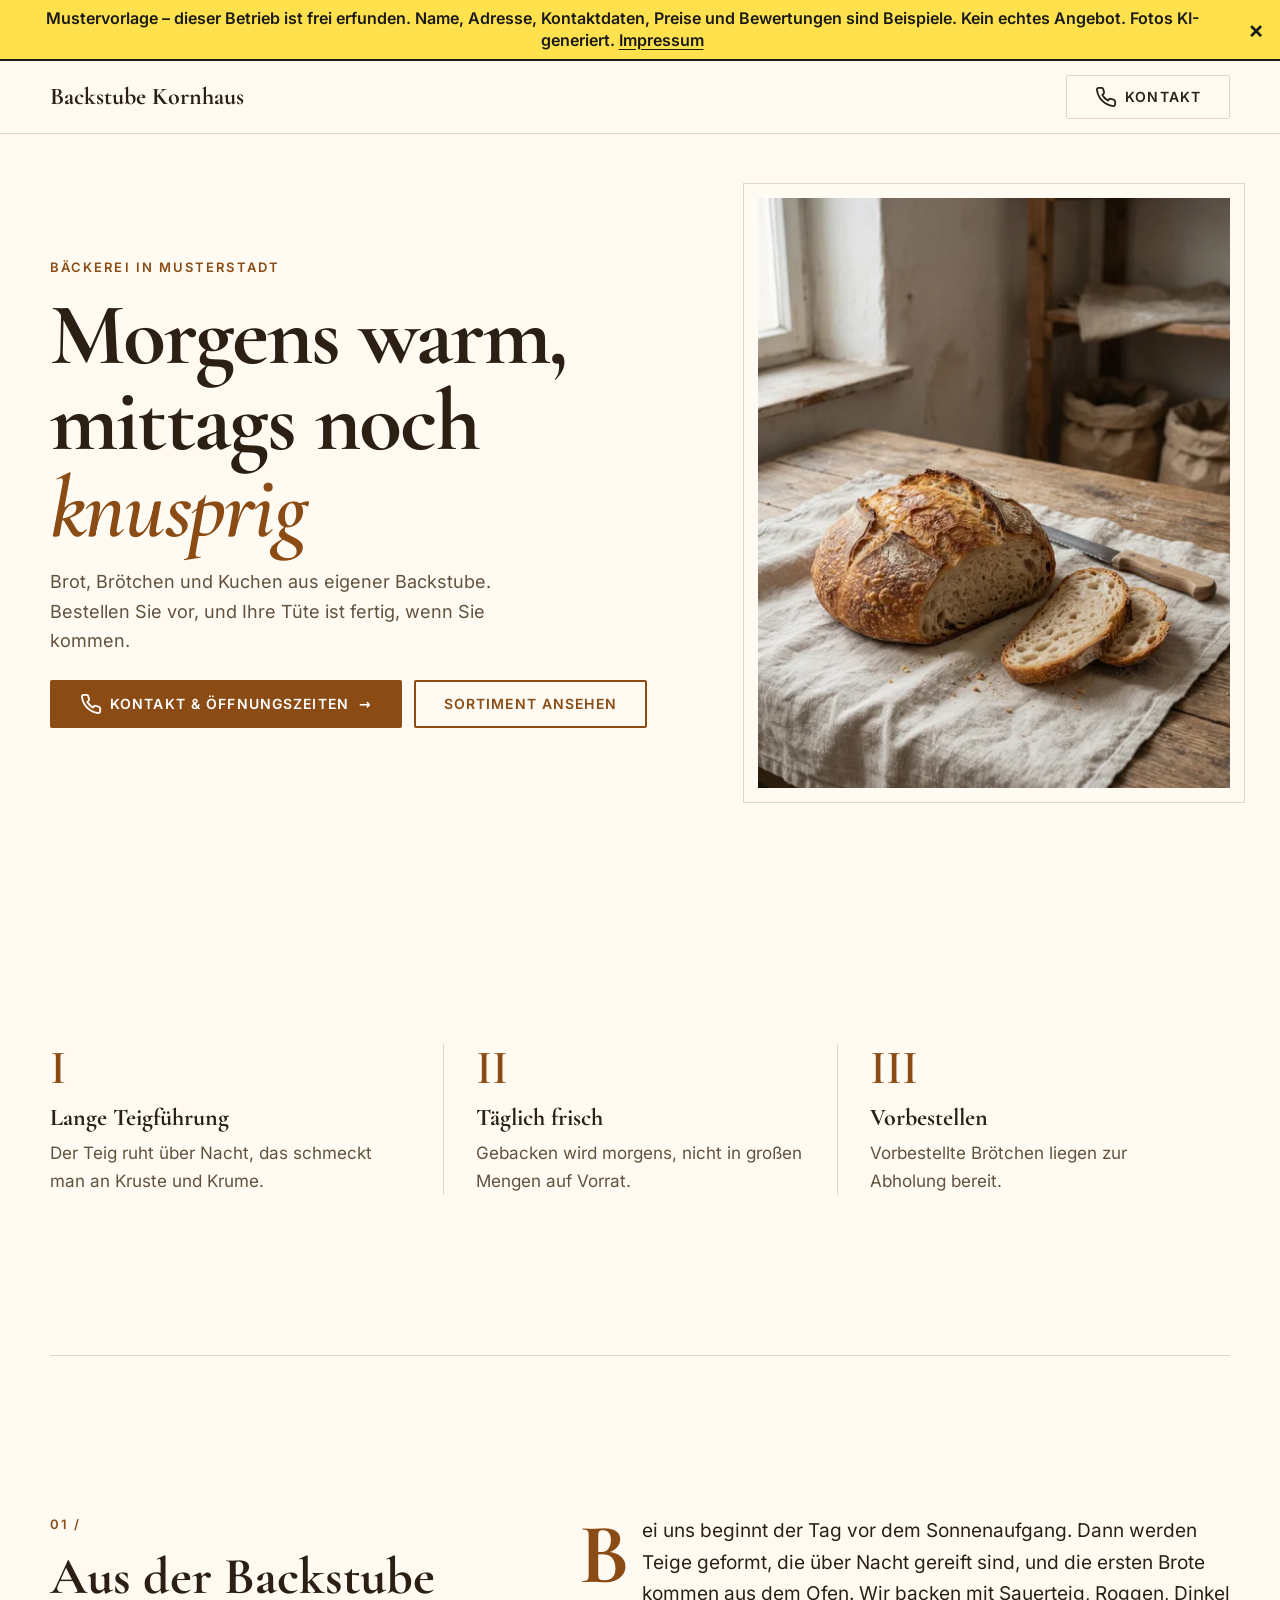
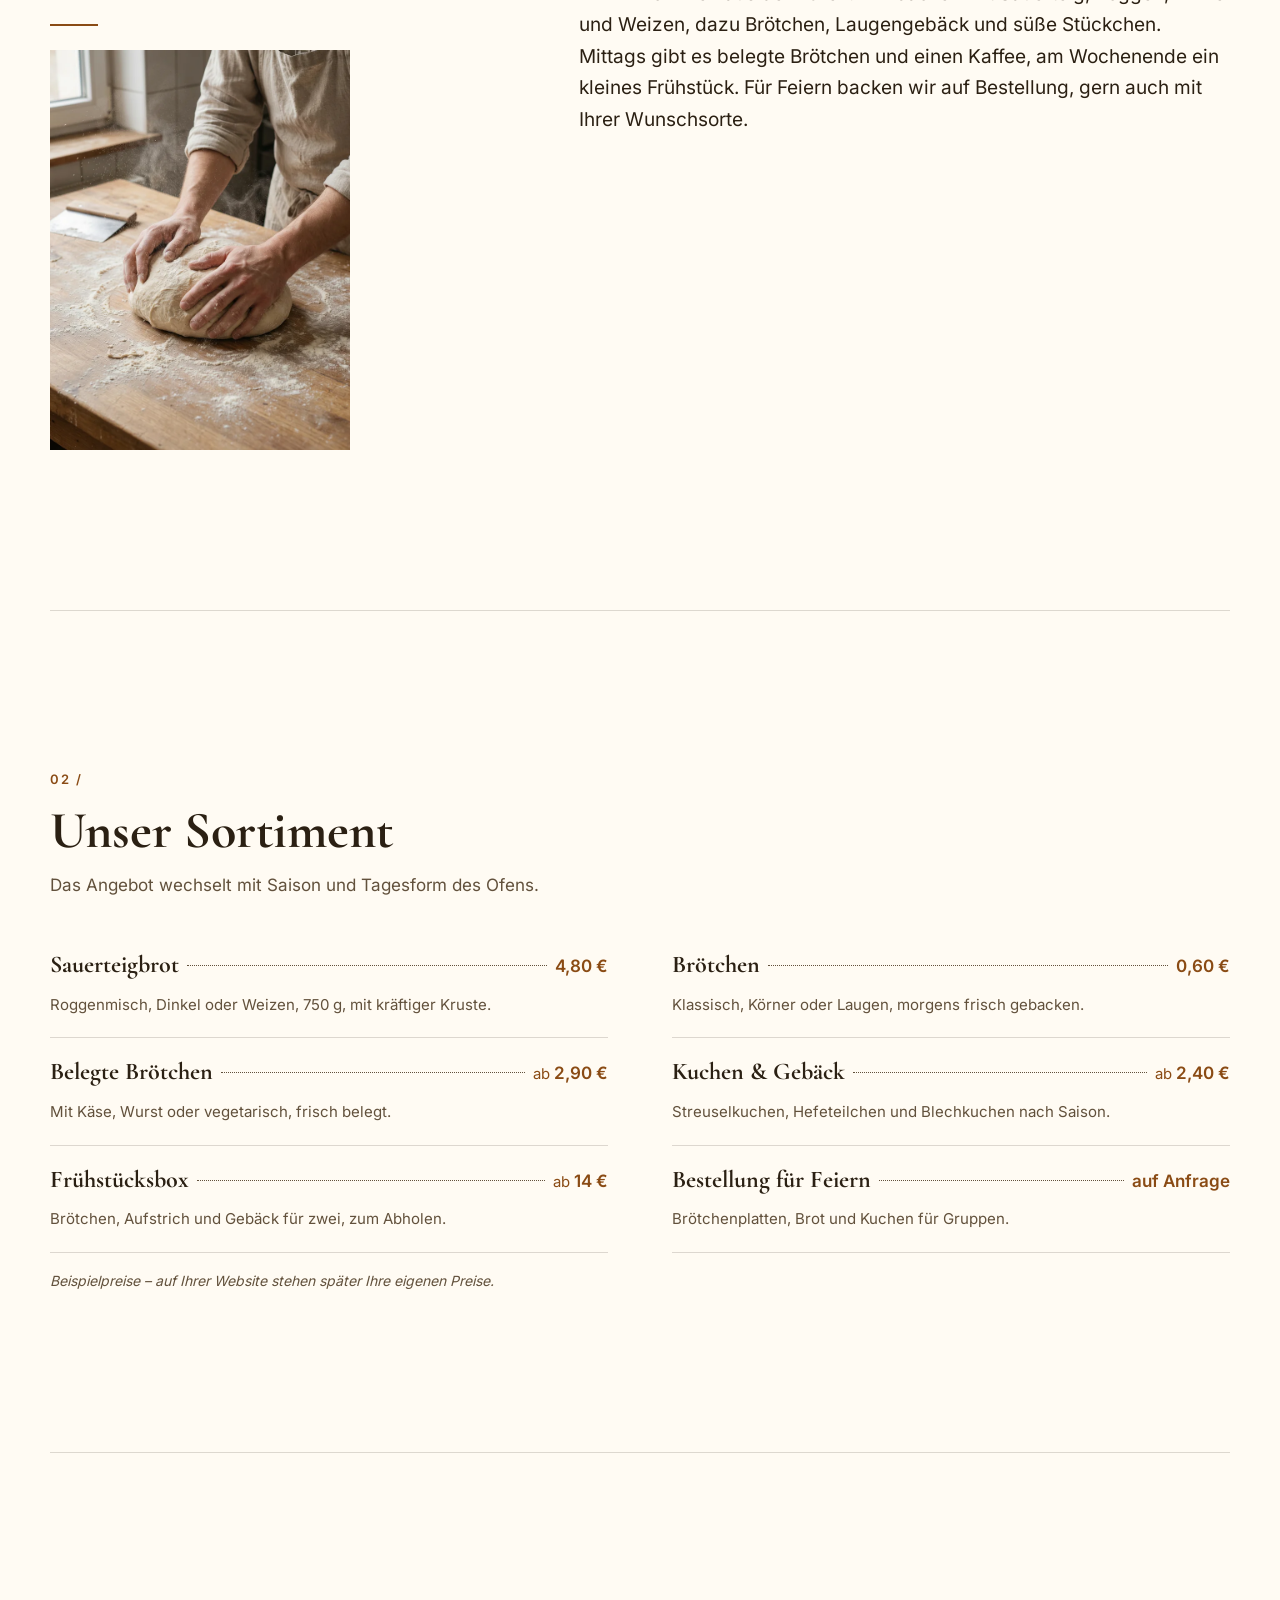
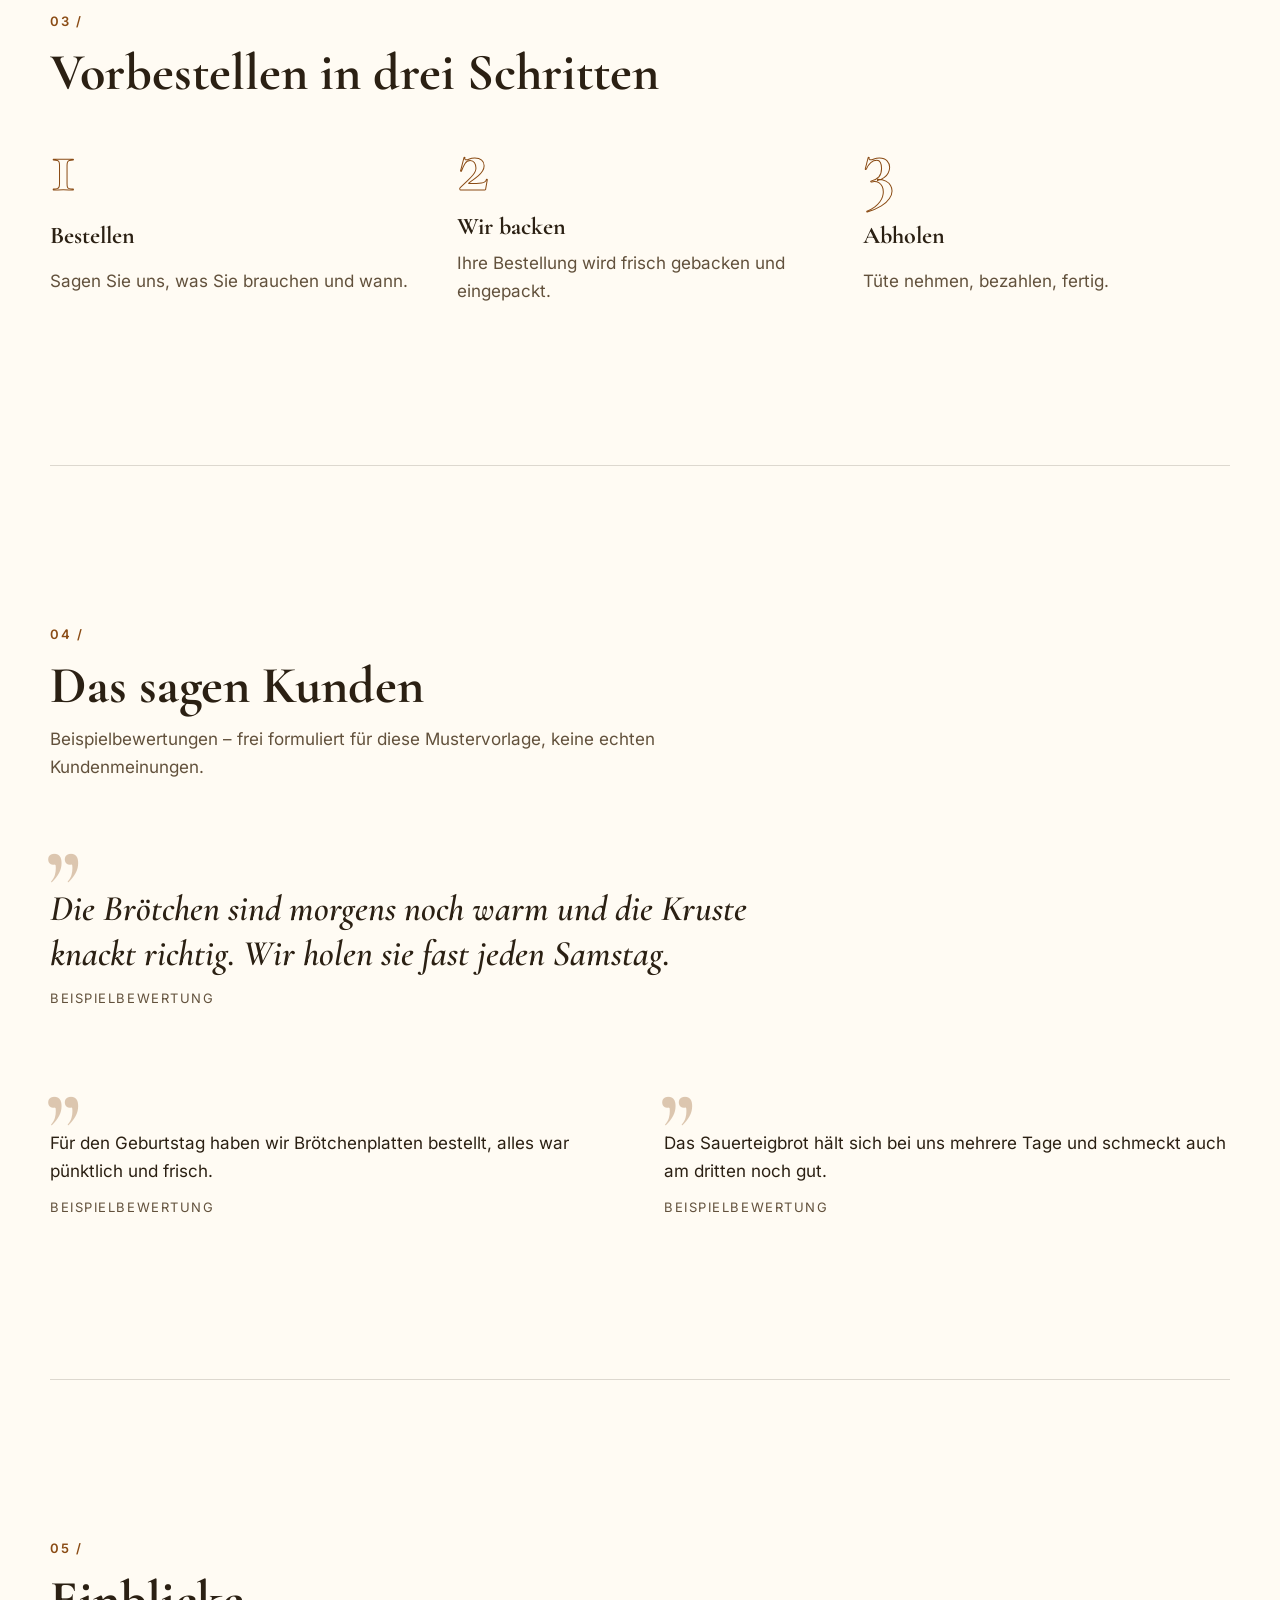
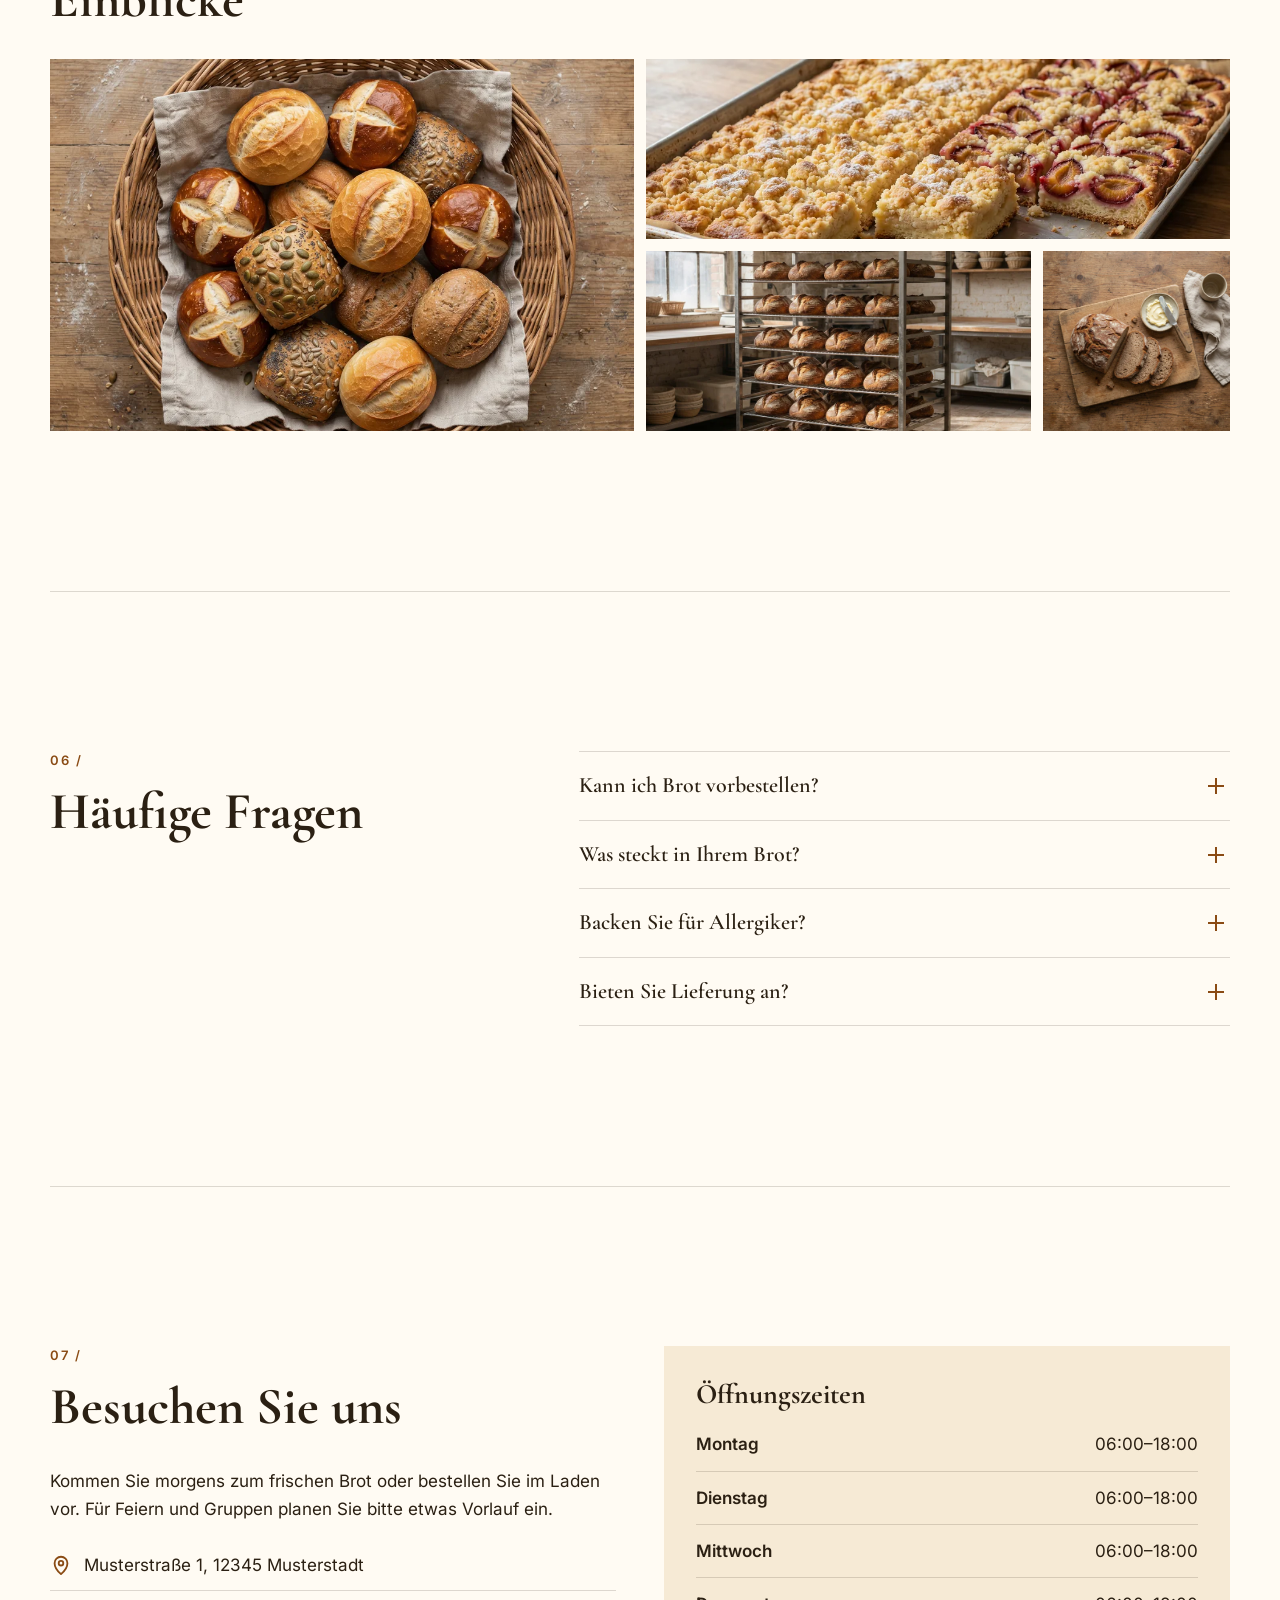
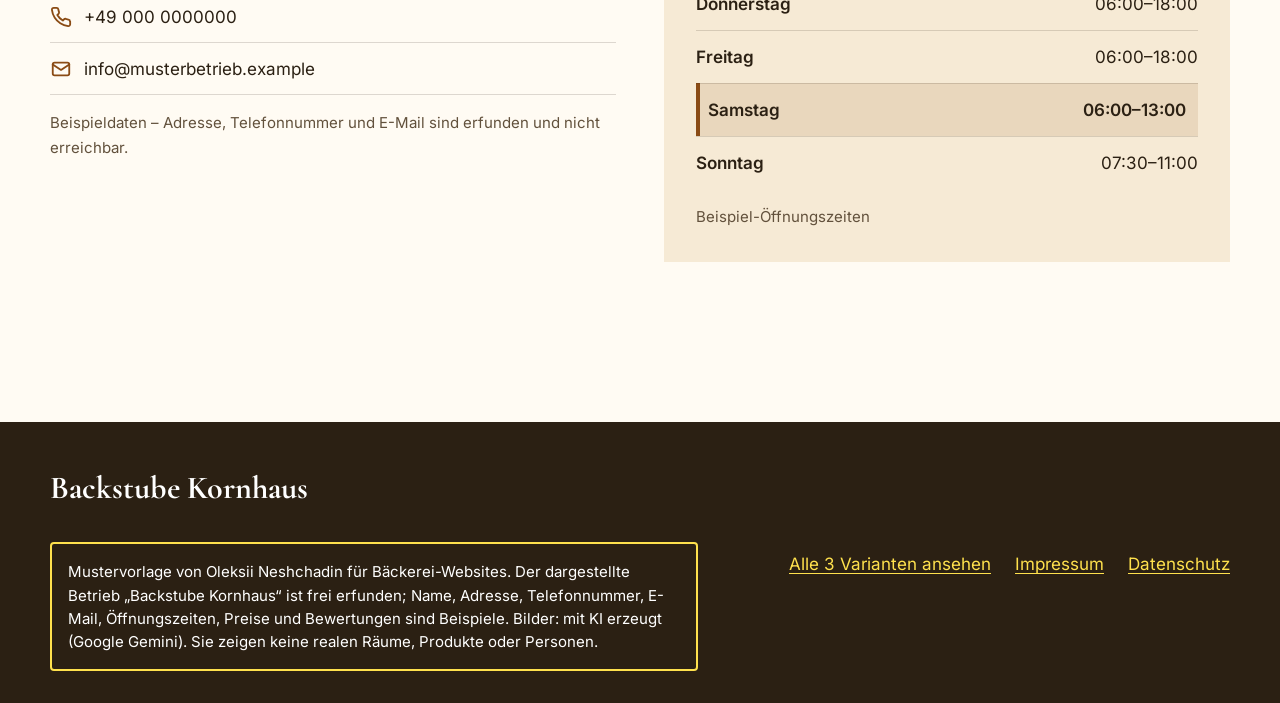
==== commit 9d1827fd: "Mustervorlage Bäckerei: Website-Entwürfe" ====
--- a/variante-a/index.html
+++ b/variante-a/index.html
@@ -17,7 +17,7 @@
 <section class="hero hero--img"><div class="wrap hero__inner"><div class="hero__text"><p class="kicker">Bäckerei in Musterstadt</p><h1>Morgens warm, mittags noch <em>knusprig</em></h1><p class="hero__sub">Brot, Brötchen und Kuchen aus eigener Backstube. Bestellen Sie vor, und Ihre Tüte ist fertig, wenn Sie kommen.</p><div class="btn-row"><a class="btn btn--primary" href="#kontakt"><svg class="icon" viewBox="0 0 24 24" aria-hidden="true" focusable="false"><path d="M22 16.9v3a2 2 0 0 1-2.2 2 19.8 19.8 0 0 1-8.6-3.1 19.5 19.5 0 0 1-6-6A19.8 19.8 0 0 1 2.1 4.2 2 2 0 0 1 4.1 2h3a2 2 0 0 1 2 1.7c.1.9.4 1.8.7 2.7a2 2 0 0 1-.5 2.1L8 9.8a16 16 0 0 0 6 6l1.3-1.3a2 2 0 0 1 2.1-.4c.9.3 1.8.6 2.7.7a2 2 0 0 1 1.7 2z"/></svg><span>Kontakt &amp; Öffnungszeiten</span></a><a class="btn btn--secondary" href="#leistungen"><span>Sortiment ansehen</span></a></div></div><figure class="hero__media"><img src="../img/baeckerei/ai-hero-a-960.webp" srcset="../img/baeckerei/ai-hero-a-480.webp 480w, ../img/baeckerei/ai-hero-a-960.webp 960w, ../img/baeckerei/ai-hero-a-1600.webp 1600w" sizes="(min-width: 1100px) 460px, (min-width: 768px) 42vw, 100vw" width="960" height="1202" alt="Angeschnittenes Sauerteigbrot mit zwei Scheiben und Brotmesser auf Leinentuch, Mehlsäcke im Hintergrund" loading="eager" fetchpriority="high" decoding="async"></figure></div></section>
 <section class="sec highlights" aria-label="Auf einen Blick"><div class="wrap"><ul class="hl-list"><li class="hl"><span class="hl__num" aria-hidden="true">I</span><h3>Lange Teigführung</h3><p>Der Teig ruht über Nacht, das schmeckt man an Kruste und Krume.</p></li><li class="hl"><span class="hl__num" aria-hidden="true">II</span><h3>Täglich frisch</h3><p>Gebacken wird morgens, nicht in großen Mengen auf Vorrat.</p></li><li class="hl"><span class="hl__num" aria-hidden="true">III</span><h3>Vorbestellen</h3><p>Vorbestellte Brötchen liegen zur Abholung bereit.</p></li></ul></div></section>
 <section class="sec about" id="ueber-uns"><div class="wrap about__grid has-media"><header class="sec-head about__head"><h2>Aus der Backstube</h2></header><figure class="about__media"><img src="../img/baeckerei/ai-g1-960.webp" srcset="../img/baeckerei/ai-g1-480.webp 480w, ../img/baeckerei/ai-g1-960.webp 960w, ../img/baeckerei/ai-g1-1600.webp 1600w" sizes="(min-width: 768px) 40vw, 100vw" width="960" height="960" alt="Hände kneten einen Brotteig auf einem bemehlten Holztisch, daneben ein Teigschaber" loading="lazy" decoding="async"></figure><div class="about__text"><p>Bei uns beginnt der Tag vor dem Sonnenaufgang. Dann werden Teige geformt, die über Nacht gereift sind, und die ersten Brote kommen aus dem Ofen. Wir backen mit Sauerteig, Roggen, Dinkel und Weizen, dazu Brötchen, Laugengebäck und süße Stückchen. Mittags gibt es belegte Brötchen und einen Kaffee, am Wochenende ein kleines Frühstück. Für Feiern backen wir auf Bestellung, gern auch mit Ihrer Wunschsorte.</p></div></div></section>
-<section class="sec services" id="leistungen"><div class="wrap"><header class="sec-head"><h2>Unser Sortiment</h2><p class="sec-intro">Das Angebot wechselt mit Saison und Tagesform des Ofens.</p></header><ul class="svc-list"><li class="svc"><span class="svc__num" aria-hidden="true">01</span><h3 class="svc__name">Sauerteigbrot</h3><span class="svc__lead" aria-hidden="true"></span><p class="svc__price">4,80 €</p><p class="svc__text">Roggenmisch, Dinkel oder Weizen, 750 g, mit kräftiger Kruste.</p></li><li class="svc"><span class="svc__num" aria-hidden="true">02</span><h3 class="svc__name">Brötchen</h3><span class="svc__lead" aria-hidden="true"></span><p class="svc__price">0,60 €</p><p class="svc__text">Klassisch, Körner oder Laugen, morgens frisch gebacken.</p></li><li class="svc"><span class="svc__num" aria-hidden="true">03</span><h3 class="svc__name">Belegte Brötchen</h3><span class="svc__lead" aria-hidden="true"></span><p class="svc__price"><span class="price__ab">ab</span> 2,90 €</p><p class="svc__text">Mit Käse, Wurst oder vegetarisch, frisch belegt.</p></li><li class="svc"><span class="svc__num" aria-hidden="true">04</span><h3 class="svc__name">Kuchen &amp; Gebäck</h3><span class="svc__lead" aria-hidden="true"></span><p class="svc__price"><span class="price__ab">ab</span> 2,40 €</p><p class="svc__text">Streuselkuchen, Hefeteilchen und Blechkuchen nach Saison.</p></li><li class="svc"><span class="svc__num" aria-hidden="true">05</span><h3 class="svc__name">Frühstücksbox</h3><span class="svc__lead" aria-hidden="true"></span><p class="svc__price"><span class="price__ab">ab</span> 14 €</p><p class="svc__text">Brötchen, Aufstrich und Gebäck für zwei, zum Abholen.</p></li><li class="svc"><span class="svc__num" aria-hidden="true">06</span><h3 class="svc__name">Bestellung für Feiern</h3><span class="svc__lead" aria-hidden="true"></span><p class="svc__price">auf Anfrage</p><p class="svc__text">Brötchenplatten, Brot und Kuchen für Gruppen.</p></li></ul><p class="price-note">Beispielpreise – werden an Ihr Angebot angepasst.</p></div></section>
+<section class="sec services" id="leistungen"><div class="wrap"><header class="sec-head"><h2>Unser Sortiment</h2><p class="sec-intro">Das Angebot wechselt mit Saison und Tagesform des Ofens.</p></header><ul class="svc-list"><li class="svc"><span class="svc__num" aria-hidden="true">01</span><h3 class="svc__name">Sauerteigbrot</h3><span class="svc__lead" aria-hidden="true"></span><p class="svc__price">4,80 €</p><p class="svc__text">Roggenmisch, Dinkel oder Weizen, 750 g, mit kräftiger Kruste.</p></li><li class="svc"><span class="svc__num" aria-hidden="true">02</span><h3 class="svc__name">Brötchen</h3><span class="svc__lead" aria-hidden="true"></span><p class="svc__price">0,60 €</p><p class="svc__text">Klassisch, Körner oder Laugen, morgens frisch gebacken.</p></li><li class="svc"><span class="svc__num" aria-hidden="true">03</span><h3 class="svc__name">Belegte Brötchen</h3><span class="svc__lead" aria-hidden="true"></span><p class="svc__price"><span class="price__ab">ab</span> 2,90 €</p><p class="svc__text">Mit Käse, Wurst oder vegetarisch, frisch belegt.</p></li><li class="svc"><span class="svc__num" aria-hidden="true">04</span><h3 class="svc__name">Kuchen &amp; Gebäck</h3><span class="svc__lead" aria-hidden="true"></span><p class="svc__price"><span class="price__ab">ab</span> 2,40 €</p><p class="svc__text">Streuselkuchen, Hefeteilchen und Blechkuchen nach Saison.</p></li><li class="svc"><span class="svc__num" aria-hidden="true">05</span><h3 class="svc__name">Frühstücksbox</h3><span class="svc__lead" aria-hidden="true"></span><p class="svc__price"><span class="price__ab">ab</span> 14 €</p><p class="svc__text">Brötchen, Aufstrich und Gebäck für zwei, zum Abholen.</p></li><li class="svc"><span class="svc__num" aria-hidden="true">06</span><h3 class="svc__name">Bestellung für Feiern</h3><span class="svc__lead" aria-hidden="true"></span><p class="svc__price">auf Anfrage</p><p class="svc__text">Brötchenplatten, Brot und Kuchen für Gruppen.</p></li></ul><p class="price-note">Beispielpreise – auf Ihrer Website stehen später Ihre eigenen Preise.</p></div></section>
 <section class="sec process" id="ablauf"><div class="wrap"><header class="sec-head"><h2>Vorbestellen in drei Schritten</h2></header><ol class="steps"><li class="step"><span class="step__num" aria-hidden="true">1</span><h3>Bestellen</h3><p>Sagen Sie uns, was Sie brauchen und wann.</p></li><li class="step"><span class="step__num" aria-hidden="true">2</span><h3>Wir backen</h3><p>Ihre Bestellung wird frisch gebacken und eingepackt.</p></li><li class="step"><span class="step__num" aria-hidden="true">3</span><h3>Abholen</h3><p>Tüte nehmen, bezahlen, fertig.</p></li></ol></div></section>
 <section class="sec reviews" id="bewertungen"><div class="wrap"><header class="sec-head"><h2>Das sagen Kunden</h2><p class="sec-intro">Beispielbewertungen – frei formuliert für diese Mustervorlage, keine echten Kundenmeinungen.</p></header><ul class="rv-list"><li><figure class="review"><blockquote><p>Die Brötchen sind morgens noch warm und die Kruste knackt richtig. Wir holen sie fast jeden Samstag.</p></blockquote><figcaption>Beispielbewertung</figcaption></figure></li><li><figure class="review"><blockquote><p>Für den Geburtstag haben wir Brötchenplatten bestellt, alles war pünktlich und frisch.</p></blockquote><figcaption>Beispielbewertung</figcaption></figure></li><li><figure class="review"><blockquote><p>Das Sauerteigbrot hält sich bei uns mehrere Tage und schmeckt auch am dritten noch gut.</p></blockquote><figcaption>Beispielbewertung</figcaption></figure></li></ul></div></section>
 <section class="sec gallery" id="bilder"><div class="wrap"><header class="sec-head"><h2>Einblicke</h2></header><ul class="gal"><li><figure><img src="../img/baeckerei/ai-g2-960.webp" srcset="../img/baeckerei/ai-g2-480.webp 480w, ../img/baeckerei/ai-g2-960.webp 960w, ../img/baeckerei/ai-g2-1600.webp 1600w" sizes="(min-width: 768px) 50vw, 100vw" width="960" height="960" alt="Brotkorb mit Laugen-, Körner- und Weizenbrötchen auf einem Leinentuch, von oben" loading="lazy" decoding="async"></figure></li><li><figure><img src="../img/baeckerei/ai-g3-960.webp" srcset="../img/baeckerei/ai-g3-480.webp 480w, ../img/baeckerei/ai-g3-960.webp 960w, ../img/baeckerei/ai-g3-1600.webp 1600w" sizes="(min-width: 768px) 50vw, 100vw" width="960" height="960" alt="Blech mit Streuselkuchen und Pflaumenkuchen mit Streuseln, ein Stück angeschnitten, daneben Tortenheber" loading="lazy" decoding="async"></figure></li><li><figure><img src="../img/baeckerei/ai-g4-960.webp" srcset="../img/baeckerei/ai-g4-480.webp 480w, ../img/baeckerei/ai-g4-960.webp 960w, ../img/baeckerei/ai-g4-1600.webp 1600w" sizes="(min-width: 768px) 50vw, 100vw" width="960" height="960" alt="Rollwagen voller Brotlaibe in einer hellen Backstube mit Gärkörben und Ziegelwänden" loading="lazy" decoding="async"></figure></li><li><figure><img src="../img/baeckerei/ai-g5-960.webp" srcset="../img/baeckerei/ai-g5-480.webp 480w, ../img/baeckerei/ai-g5-960.webp 960w, ../img/baeckerei/ai-g5-1600.webp 1600w" sizes="(min-width: 768px) 50vw, 100vw" width="960" height="960" alt="Angeschnittenes Roggenbrot auf einem Holzbrett mit Butter, Buttermesser, Becher und Leinentuch" loading="lazy" decoding="async"></figure></li></ul></div></section>
